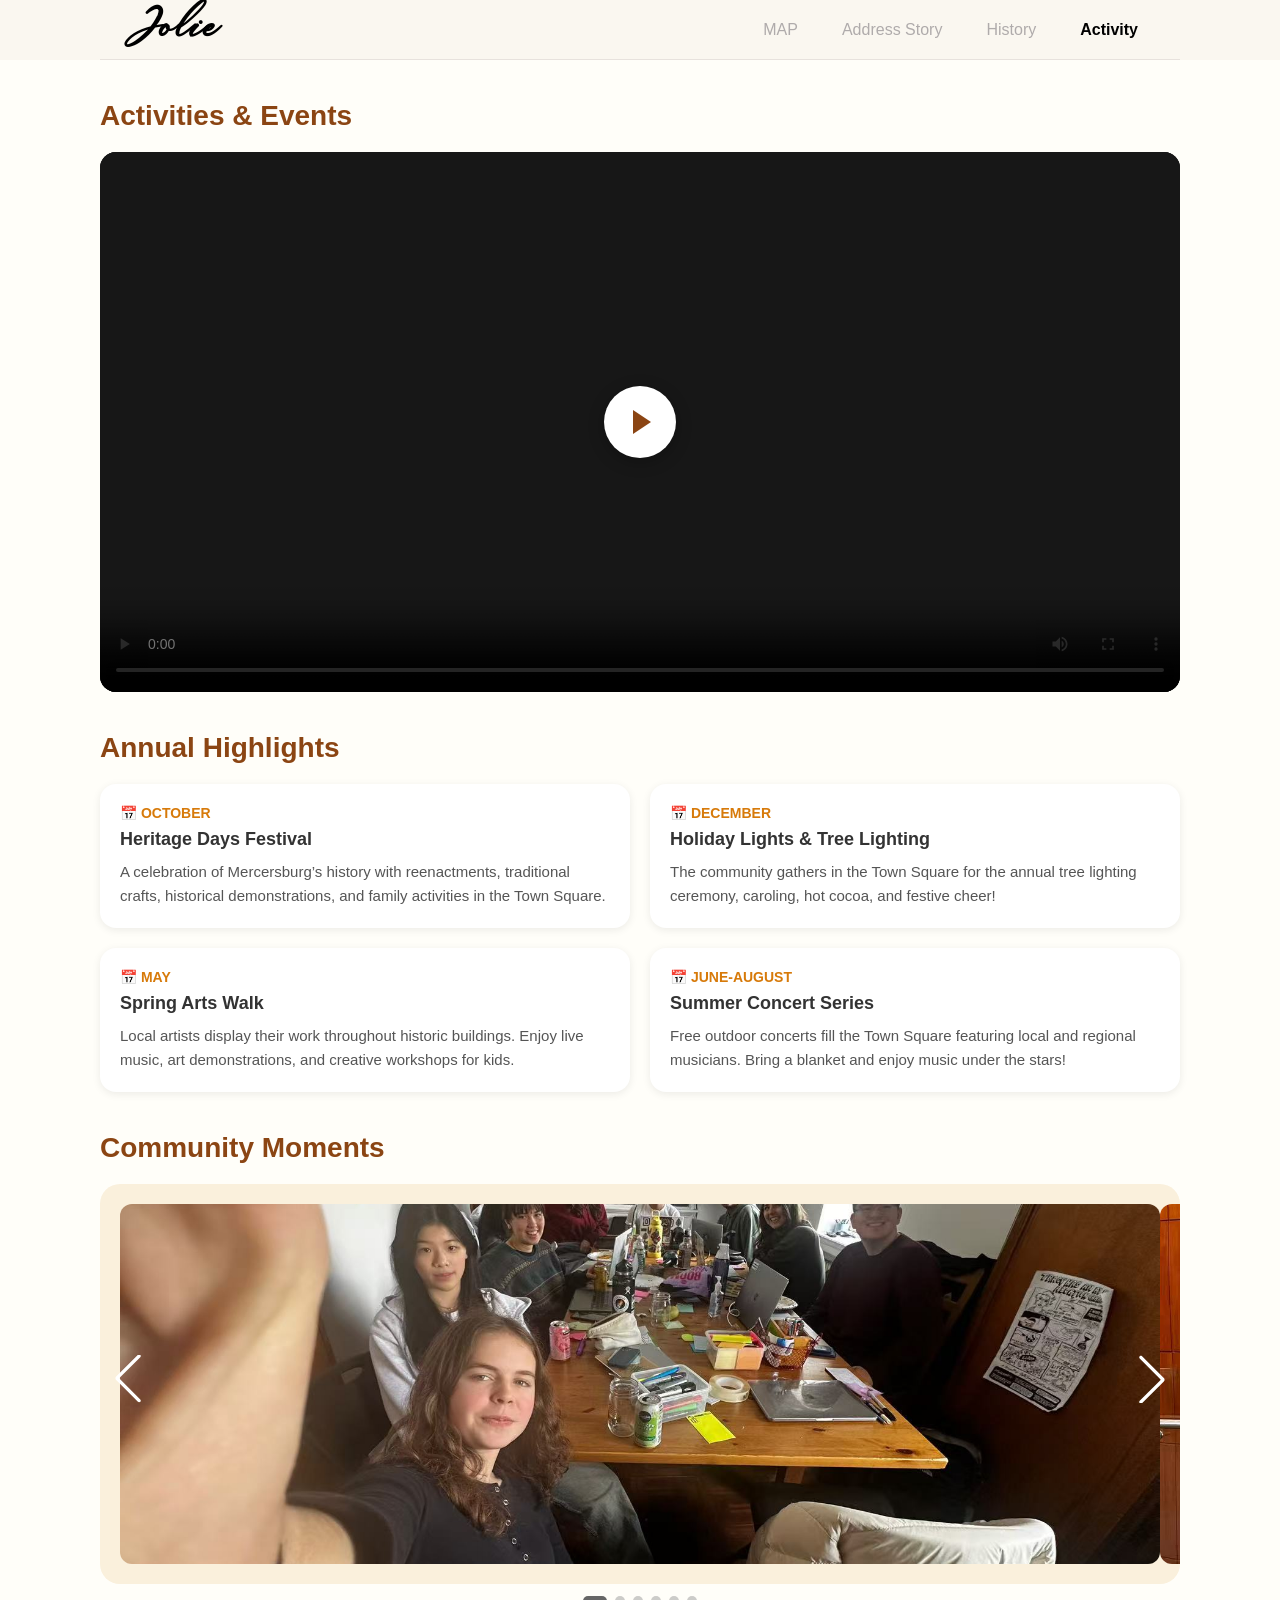
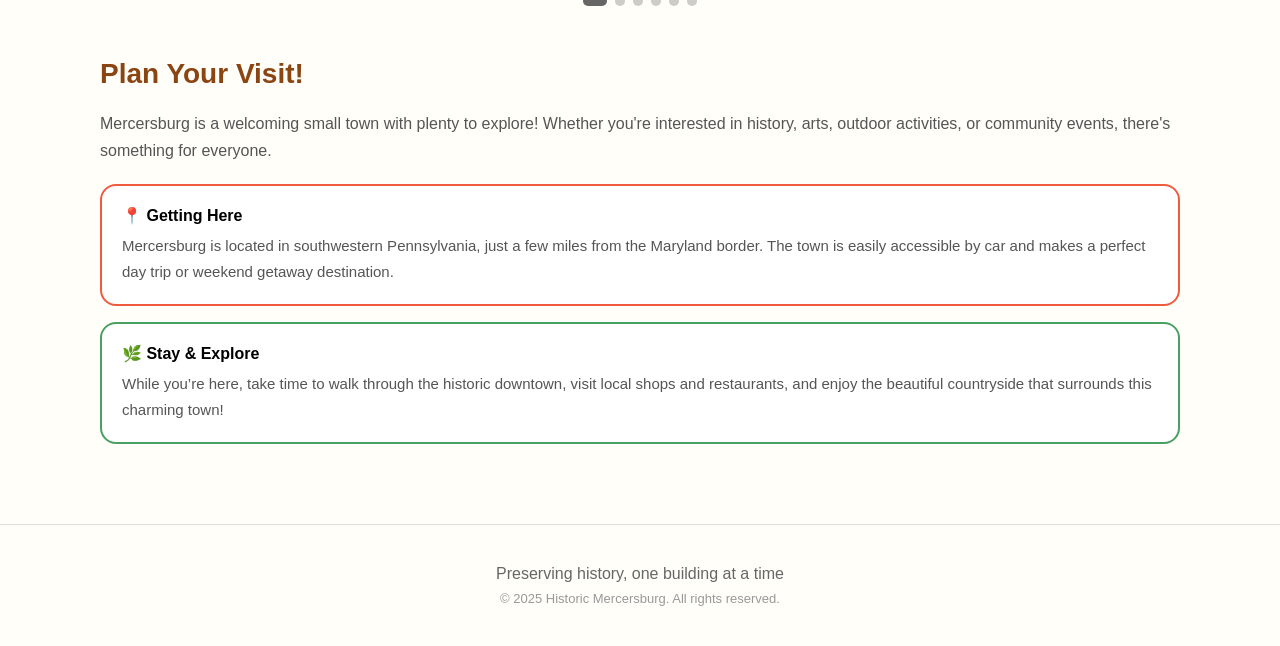
==== activity.html @ 6909e608 "提交代码" ====
<!DOCTYPE html>
<html lang="en">
<head>
    <meta charset="UTF-8">
    <meta name="viewport" content="width=device-width, initial-scale=1.0">
    <title>Activities & Events - Historic Mercersburg</title>
    <link rel="stylesheet" href="css/style.css?v=1">
    <link rel="stylesheet" href="js/swiper-lib/swiper-bundle.min.css">
</head>
<body>
    <header class="header">
        <div class="header-left">
            <h1 class="logo">Jolie</h1>
        </div>
        <nav class="header-nav">
            <ul class="nav-list">
                <li class="nav-item">
                    <a href="./index.html" class="nav-link">MAP</a>
                </li>
                <li class="nav-item">
                    <a href="#" class="nav-link disabled">Address Story</a>
                </li>
                <li class="nav-item">
                    <a href="./history.html" class="nav-link">History</a>
                </li>
                <li class="nav-item active">
                    <a href="./activity.html" class="nav-link">Activity</a>
                </li>
            </ul>
        </nav>
    </header>

    <main class="activity-content">
        <div class="activity-container">
            <section class="activity-section activity-video-section">
                <h2 class="section-title">Activities & Events</h2>
                <div class="video-wrapper">
                    <video id="activity-video" poster="">
                        <source src="https://www.aizhong168.cn/1115.mp4" type="video/mp4">
                        Your browser does not support the video tag.
                    </video>
                    <div class="video-overlay" id="video-overlay">
                        <div class="play-button"></div>
                    </div>
                </div>
            </section>

            <section class="activity-section annual-highlights">
                <h2 class="section-title">Annual Highlights</h2>
                <div class="highlight-grid" id="highlights-grid"></div>
            </section>

            <section class="activity-section activity-gallery">
                <h2 class="section-title">Community Moments</h2>
                <div class="gallery-swiper-container">
                    <div class="gallery-swiper swiper">
                        <div class="swiper-wrapper" id="gallery-wrapper"></div>
                    </div>
                    <div class="swiper-button-prev"></div>
                    <div class="swiper-button-next"></div>
                    <div class="swiper-pagination"></div>
                </div>
            </section>

            <section class="activity-section plan-visit-section">
                <h2 class="section-title">Plan Your Visit!</h2>
                <p class="plan-intro">
                    Mercersburg is a welcoming small town with plenty to explore! Whether you're interested in history, arts, outdoor activities, or community events, there's something for everyone.
                </p>
                <div class="plan-cards" id="plan-cards"></div>
            </section>
        </div>
    </main>

    <footer class="footer home-footer">
        <div class="footer-content">
            <p class="footer-text-main">Preserving history, one building at a time</p>
            <p class="footer-text-copyright">© 2025 Historic Mercersburg. All rights reserved.</p>
        </div>
    </footer>

    <script src="js/jquery-3.2.1.min.js"></script>
    <script src="js/main.js"></script>
    <script src="js/swiper-lib/swiper-bundle.min.js"></script>
    <script src="js/activity.js"></script>
</body>
</html>
---- css/style.css ----
@font-face {
  font-family: "Anitto";
  src: url("../font/Anitto.ttf") format("truetype");
  font-weight: normal;
  font-style: normal;
}
* {
  margin: 0;
  padding: 0;
  box-sizing: border-box;
}

body {
  font-family: "Arial", sans-serif;
  background-color: #faf7f0;
  overflow-x: hidden;
  display: flex;
  flex-direction: column;
  min-height: 100vh;
}

.container {
  max-width: 1080px;
  margin: 0 auto;
  width: 100%;
  padding: 0 1.25rem;
}

.header {
  height: 3.75rem;
  background: #faf7f0;
  display: flex;
  justify-content: space-between;
  align-items: center;
  padding: 0 1.875rem;
  max-width: 1080px;
  margin: 0 auto;
  width: 100%;
  border-bottom: solid 1px #e7e2dd;
}
.header-left .logo {
  color: #000;
  font-family: "Anitto", Arial, sans-serif;
  font-size: 1.5rem;
  font-weight: bold;
  letter-spacing: 1px;
}
.header-nav .nav-list {
  display: flex;
  list-style: none;
  gap: 1.25rem;
}
.header-nav .nav-item .nav-link {
  color: #AFABAB;
  text-decoration: none;
  font-size: 1rem;
  font-weight: 500;
  padding: 0.375rem 0.75rem;
  border-radius: 0.25rem;
  transition: all 0.3s ease;
  position: relative;
}
.header-nav .nav-item .nav-link.disabled {
  color: #AFABAB;
  cursor: default;
  pointer-events: none;
}
.header-nav .nav-item.active .nav-link {
  color: #000;
  font-weight: bold;
}

.main-content {
  margin-top: 0;
  padding: 0;
  min-height: calc(100vh - 3.75rem);
  display: flex;
  flex-direction: column;
  justify-content: flex-start;
  align-items: center;
  width: 100%;
}

.home-content {
  margin-top: 0;
  padding: 0;
  background: #faf7f0;
  flex: 1;
  width: 100%;
}

.hero-section {
  width: 100%;
  max-width: 1080px;
  margin: 0 auto;
  cursor: pointer;
  transition: opacity 0.3s ease;
}
.hero-section:hover {
  opacity: 0.9;
}
.hero-section .hero-image {
  width: 100%;
  height: auto;
  display: block;
}

.treasure-map-section {
  width: 100%;
  max-width: 1080px;
  margin: 0 auto;
  display: flex;
  justify-content: center;
  align-items: center;
  padding: 2.5rem 1.25rem;
  background: #FFFEF9;
}
.treasure-map-section .treasure-map-image {
  max-width: 100%;
  height: auto;
  display: block;
  margin: 0 auto;
}

.historic-buildings-section {
  width: 100%;
  max-width: 1080px;
  margin: 0 auto;
  padding: 3.75rem 1.25rem;
  background: #faf7f0;
}
.historic-buildings-section .buildings-title {
  font-size: 2.25rem;
  font-weight: bold;
  color: #333;
  text-align: center;
  margin-bottom: 1.25rem;
  font-family: "Arial", sans-serif;
}
.historic-buildings-section .buildings-subtitle {
  font-size: 1rem;
  color: #666;
  text-align: center;
  line-height: 1.6;
  margin-bottom: 3.125rem;
  max-width: 50rem;
  margin-left: auto;
  margin-right: auto;
  font-family: "Arial", sans-serif;
}

.buildings-grid {
  display: grid;
  grid-template-columns: repeat(3, 1fr);
  gap: 1.5rem;
  width: 100%;
}

.building-card {
  background: #fff;
  border-radius: 0.5rem;
  overflow: hidden;
  box-shadow: 0 0.125rem 0.5rem rgba(0, 0, 0, 0.1);
  transition: transform 0.3s ease, box-shadow 0.3s ease;
}
.building-card .building-image-wrapper {
  position: relative;
  width: 100%;
  height: 15rem;
  overflow: hidden;
}
.building-card .building-image-wrapper .building-image {
  width: 100%;
  height: 100%;
  object-fit: cover;
  display: block;
}
.building-card .building-image-wrapper .building-mark {
  position: absolute;
  top: 0.75rem;
  right: 0.75rem;
  padding: 0.375rem 0.75rem;
  border-radius: 0.25rem;
  color: #fff;
  font-size: 0.75rem;
  font-weight: 600;
  z-index: 10;
  font-family: "Arial", sans-serif;
  line-height: 1.2;
}
.building-card .building-content {
  padding: 1.25rem 1rem;
}
.building-card .building-content .building-title {
  font-size: 1.25rem;
  font-weight: bold;
  color: #333;
  margin-bottom: 0.5rem;
  line-height: 1.3;
  font-family: "Arial", sans-serif;
}
.building-card .building-content .building-subtitle {
  font-size: 0.875rem;
  color: #666;
  margin-bottom: 1rem;
  font-weight: 500;
  font-family: "Arial", sans-serif;
}
.building-card .building-content .building-details {
  margin-bottom: 1rem;
}
.building-card .building-content .building-details .building-detail-item {
  display: flex;
  align-items: center;
  margin-bottom: 0.5rem;
  font-size: 0.8125rem;
  color: #555;
  font-family: "Arial", sans-serif;
}
.building-card .building-content .building-details .building-detail-item .detail-icon {
  width: 1rem;
  height: 1rem;
  margin-right: 0.5rem;
  flex-shrink: 0;
  display: inline-block;
}
.building-card .building-content .building-details .building-detail-item .detail-icon img {
  width: 100%;
  height: 100%;
  object-fit: contain;
  display: block;
}
.building-card .building-content .building-details .building-detail-item .detail-text {
  flex: 1;
  line-height: 1.4;
}
.building-card .building-content .building-description {
  height: 90px;
  font-size: 0.8125rem;
  color: #666;
  line-height: 1.6;
  margin-bottom: 1.25rem;
  font-family: "Arial", sans-serif;
}
.building-card .building-content .discover-button {
  width: 100%;
  background: #faf7f0;
  color: #333;
  border: 1px solid #f1eee6;
  padding: 0.625rem 1rem;
  border-radius: 0.25rem;
  font-size: 0.875rem;
  font-weight: 500;
  cursor: pointer;
  transition: all 0.3s ease;
  font-family: "Arial", sans-serif;
}

.home-footer {
  background: #FFFEF9;
  border-top: 1px solid #E0E0E0;
  padding: 2.5rem 0;
  margin-top: auto;
  width: 100%;
}
.home-footer .footer-content {
  max-width: 1080px;
  margin: 0 auto;
  text-align: center;
  padding: 0 1.25rem;
}
.home-footer .footer-content .footer-text-main {
  font-size: 1rem;
  color: #666;
  margin-bottom: 0.5rem;
  font-family: "Arial", sans-serif;
}
.home-footer .footer-content .footer-text-copyright {
  font-size: 0.8125rem;
  color: #999;
  font-family: "Arial", sans-serif;
}

.story-content {
  background: #FFFEF9;
  padding: 2.5rem 1.25rem;
  flex: 1;
}

.story-container {
  max-width: 1080px;
  margin: 0 auto;
  width: 100%;
}

.back-to-map {
  display: inline-block;
  color: #333;
  text-decoration: none;
  font-size: 0.875rem;
  margin-bottom: 1.25rem;
  font-family: "Arial", sans-serif;
  transition: color 0.3s ease;
}
.back-to-map:hover {
  color: #8B4513;
}

.story-title {
  font-size: 2.625rem;
  font-weight: bold;
  color: #333;
  margin-bottom: 2.5rem;
  font-family: "Arial", sans-serif;
  line-height: 1.2;
}
.story-title .story-number {
  color: #8B4513;
  font-size: 3rem;
}

.story-sections {
  margin-bottom: 3.75rem;
}

.story-section {
  background: #fff;
  border-radius: 0.5rem;
  padding: 1.875rem 1.5rem;
  margin-bottom: 1.5rem;
  box-shadow: 0 0.125rem 0.5rem rgba(0, 0, 0, 0.05);
  border: solid 1px #e4e1d9;
}
.story-section .section-title {
  font-size: 1.5rem;
  font-weight: bold;
  margin-bottom: 1.25rem;
  font-family: "Arial", sans-serif;
  line-height: 1.3;
}
.story-section .section-content {
  font-size: 1rem;
  color: #333;
  line-height: 1.8;
  margin-bottom: 1rem;
  font-family: "Arial", sans-serif;
}
.story-section .section-list {
  list-style: disc;
  margin-left: 1.5rem;
  margin-bottom: 1rem;
}
.story-section .section-list li {
  font-size: 1rem;
  color: #333;
  line-height: 1.8;
  margin-bottom: 0.5rem;
  font-family: "Arial", sans-serif;
}

.story-section-facts .facts-list {
  list-style: none;
  margin: 0;
  padding: 0;
}
.story-section-facts .facts-list .fact-item {
  display: flex;
  align-items: flex-start;
  margin-bottom: 1rem;
  font-family: "Arial", sans-serif;
}
.story-section-facts .facts-list .fact-item .fact-icon {
  font-size: 1.5rem;
  margin-right: 0.75rem;
  flex-shrink: 0;
  line-height: 1.4;
}
.story-section-facts .facts-list .fact-item .fact-text {
  font-size: 1rem;
  color: #333;
  line-height: 1.8;
  flex: 1;
}

.story-section-facts-highlight .facts-highlight-list {
  list-style: none;
  margin: 0;
  padding: 0;
}
.story-section-facts-highlight .facts-highlight-list .fact-highlight-item {
  display: flex;
  align-items: flex-start;
  margin-bottom: 1rem;
  font-family: "Arial", sans-serif;
}
.story-section-facts-highlight .facts-highlight-list .fact-highlight-item .fact-highlight-icon {
  font-size: 1.5rem;
  margin-right: 0.75rem;
  flex-shrink: 0;
  line-height: 1.4;
}
.story-section-facts-highlight .facts-highlight-list .fact-highlight-item .fact-highlight-content {
  flex: 1;
}
.story-section-facts-highlight .facts-highlight-list .fact-highlight-item .fact-highlight-content .fact-highlight-title {
  font-size: 1rem;
  font-weight: bold;
  color: #333;
  margin-bottom: 0.25rem;
  font-family: "Arial", sans-serif;
  line-height: 1.4;
}
.story-section-facts-highlight .facts-highlight-list .fact-highlight-item .fact-highlight-content .fact-highlight-text {
  font-size: 1rem;
  color: #333;
  line-height: 1.8;
  margin: 0;
  font-family: "Arial", sans-serif;
}

.columns-grid {
  display: grid;
  grid-template-columns: repeat(4, 1fr);
  gap: 1.5rem;
  margin-top: 1.25rem;
}
.columns-grid .column-item {
  background: transparent;
}
.columns-grid .column-item .column-title {
  font-size: 1rem;
  font-weight: bold;
  color: #333;
  margin-bottom: 0.75rem;
  font-family: "Arial", sans-serif;
}
.columns-grid .column-item .column-list {
  list-style: disc;
  margin-left: 1.25rem;
  padding: 0;
}
.columns-grid .column-item .column-list li {
  font-size: 0.875rem;
  color: #333;
  line-height: 1.8;
  margin-bottom: 0.375rem;
  font-family: "Arial", sans-serif;
}

.timeline-list {
  margin-top: 1.25rem;
}
.timeline-list .timeline-item {
  gap: 1rem;
  margin-bottom: 1.5rem;
  align-items: flex-start;
  font-family: "Arial", sans-serif;
}
.timeline-list .timeline-item .timeline-time {
  font-size: 0.9375rem;
  font-weight: bold;
  color: #8B4513;
  min-width: 6.25rem;
  flex-shrink: 0;
  font-family: "Arial", sans-serif;
}
.timeline-list .timeline-item .timeline-text {
  font-size: 1rem;
  color: #333;
  line-height: 1.8;
  flex: 1;
  font-family: "Arial", sans-serif;
}

.story-section-questions .questions-list {
  list-style: decimal;
  margin-bottom: 1.25rem;
}
.story-section-questions .questions-list .question-item {
  font-size: 1rem;
  color: #333;
  line-height: 1.8;
  margin-bottom: 1rem;
  font-family: "Arial", sans-serif;
}
.story-section-questions .questions-list .question-item .question-label {
  display: block;
  font-weight: 600;
  color: #8B4513;
  margin-bottom: 0.25rem;
}
.story-section-questions .questions-list .question-item::marker {
  content: "";
}
.story-section-questions .final-reflection {
  font-size: 1rem;
  color: #333;
  font-weight: 600;
  margin-top: 1.25rem;
  font-family: "Arial", sans-serif;
  font-style: italic;
}

.story-section-congratulations {
  text-align: center;
  padding: 2.5rem 1.5rem;
}
.story-section-congratulations .congratulations-title {
  font-size: 2.25rem;
  font-weight: bold;
  color: #ad5630;
  margin-bottom: 1.25rem;
  font-family: "Arial", sans-serif;
}
.story-section-congratulations .congratulations-content {
  font-size: 1.125rem;
  color: #333;
  line-height: 1.8;
  margin-bottom: 1.25rem;
  font-family: "Arial", sans-serif;
}

.view-activities-button {
  background: #86a957;
  color: #fff;
  border: none;
  padding: 0.75rem 1.5rem;
  border-radius: 0.5rem;
  font-size: 0.875rem;
  font-weight: 600;
  cursor: pointer;
  transition: background 0.3s ease;
  font-family: "Arial", sans-serif;
  margin-top: 1.25rem;
}

.activities-cta {
  margin-top: 1.25rem;
  display: flex;
  justify-content: flex-end;
}

.activity-content {
  background: #FFFEF9;
  padding: 2.5rem 1.25rem;
}
.activity-content .activity-container {
  max-width: 1080px;
  margin: 0 auto;
}

.activity-section {
  margin-bottom: 2.5rem;
}
.activity-section .section-title {
  font-size: 1.75rem;
  font-weight: bold;
  color: #8B4513;
  margin-bottom: 1.25rem;
}

.activity-video-section .video-wrapper {
  position: relative;
  border-radius: 1rem;
  overflow: hidden;
  background: #000;
}
.activity-video-section .video-wrapper video {
  width: 100%;
  height: 100%;
  display: block;
}
.activity-video-section .video-overlay {
  position: absolute;
  inset: 0;
  display: flex;
  align-items: center;
  justify-content: center;
  background: rgba(0, 0, 0, 0.55);
  cursor: pointer;
  transition: opacity 0.3s ease;
}
.activity-video-section .video-overlay.hidden {
  opacity: 0;
  pointer-events: none;
}
.activity-video-section .video-overlay .play-button {
  width: 4.5rem;
  height: 4.5rem;
  border-radius: 50%;
  background: #fff;
  display: flex;
  align-items: center;
  justify-content: center;
  box-shadow: 0 0.25rem 1rem rgba(0, 0, 0, 0.25);
}
.activity-video-section .video-overlay .play-button::before {
  content: "";
  border-style: solid;
  border-width: 0.75rem 0 0.75rem 1.125rem;
  border-color: transparent transparent transparent #8B4513;
  margin-left: 0.25rem;
}

.annual-highlights .highlight-grid {
  display: grid;
  grid-template-columns: repeat(2, 1fr);
  gap: 1.25rem;
  margin-top: 1.25rem;
}
.annual-highlights .highlight-card {
  background: #fff;
  border-radius: 1rem;
  padding: 1.25rem;
  box-shadow: 0 0.125rem 0.5rem rgba(0, 0, 0, 0.08);
}
.annual-highlights .highlight-card .highlight-month {
  font-size: 0.875rem;
  font-weight: bold;
  color: #d77a0a;
  text-transform: uppercase;
  display: inline-flex;
  align-items: center;
  gap: 0.5rem;
  margin-bottom: 0.5rem;
}
.annual-highlights .highlight-card .highlight-title {
  font-size: 1.125rem;
  font-weight: bold;
  color: #333;
  margin-bottom: 0.625rem;
}
.annual-highlights .highlight-card .highlight-description {
  font-size: 0.9375rem;
  color: #555;
  line-height: 1.6;
}

.activity-gallery .gallery-swiper-container {
  position: relative;
}
.activity-gallery .gallery-swiper {
  border-radius: 1.25rem;
  overflow: hidden;
  background: #faf0dc;
  padding: 1.25rem;
}
.activity-gallery .gallery-swiper .swiper-slide {
  display: flex;
  justify-content: center;
  align-items: center;
}
.activity-gallery .gallery-swiper img {
  width: 100%;
  border-radius: 0.75rem;
  object-fit: cover;
  max-height: 22.5rem;
}
.activity-gallery .swiper-button-prev,
.activity-gallery .swiper-button-next {
  width: 3rem;
  height: 3rem;
  border-radius: 50%;
  color: #fff;
  transition: all 0.3s ease;
  top: 50%;
  transform: translateY(-50%);
}
.activity-gallery .swiper-button-prev::after,
.activity-gallery .swiper-button-next::after {
  font-size: 0.875rem;
  font-weight: bold;
}
.activity-gallery .swiper-button-prev {
  left: 0;
}
.activity-gallery .swiper-button-next {
  right: 0;
}
.activity-gallery .swiper-pagination {
  position: relative;
  bottom: auto;
  margin-top: 1rem;
}
.activity-gallery .swiper-pagination .swiper-pagination-bullet {
  width: 0.625rem;
  height: 0.625rem;
  background: #999;
  opacity: 0.5;
  transition: all 0.3s ease;
}
.activity-gallery .swiper-pagination .swiper-pagination-bullet.swiper-pagination-bullet-active {
  background: #666;
  opacity: 1;
  width: 1.5rem;
  border-radius: 0.3125rem;
}

.plan-visit-section .plan-intro {
  font-size: 1rem;
  color: #555;
  line-height: 1.7;
  margin-bottom: 1.25rem;
}
.plan-visit-section .plan-cards {
  display: flex;
  flex-direction: column;
  gap: 1rem;
}
.plan-visit-section .plan-card {
  border-radius: 1rem;
  padding: 1.25rem;
  background: #fff;
  border: 0.125rem solid #ddd;
}
.plan-visit-section .plan-card.accent-red {
  border-color: #f05a3f;
}
.plan-visit-section .plan-card.accent-green {
  border-color: #49a063;
}
.plan-visit-section .plan-card .plan-title {
  font-size: 1rem;
  font-weight: bold;
  margin-bottom: 0.5rem;
  display: inline-flex;
  align-items: center;
  gap: 0.5rem;
}
.plan-visit-section .plan-card .plan-text {
  font-size: 0.9375rem;
  color: #555;
  line-height: 1.7;
}

.story-navigation {
  margin-top: 2.5rem;
  margin-bottom: 2.5rem;
}

.nav-buttons {
  display: flex;
  justify-content: space-between;
  align-items: center;
  gap: 1.25rem;
}

.nav-button {
  padding: 0.75rem 1.5rem;
  border-radius: 0.375rem;
  font-size: 0.875rem;
  font-weight: 500;
  text-decoration: none;
  transition: all 0.3s ease;
  font-family: "Arial", sans-serif;
}
.nav-button.nav-button-prev {
  background: #f5f5f5;
  color: #333;
  border: 1px solid #ddd;
}
.nav-button.nav-button-prev:hover {
  background: #e5e5e5;
}
.nav-button.nav-button-next {
  background: #8B4513;
  color: #fff;
  border: 1px solid #8B4513;
}
.nav-button.nav-button-next:hover {
  background: #6b3410;
}
.nav-button.nav-button-disabled {
  visibility: hidden;
}

.story-footer {
  background: #FFFEF9;
  border-top: 1px solid #E0E0E0;
  padding: 2.5rem 0;
  margin-top: auto;
  width: 100%;
}
.story-footer .footer-content {
  max-width: 1080px;
  margin: 0 auto;
  text-align: center;
  padding: 0 1.25rem;
}
.story-footer .footer-content .footer-text-main {
  font-size: 1rem;
  color: #666;
  margin-bottom: 0.5rem;
  font-family: "Arial", sans-serif;
}
.story-footer .footer-content .footer-text-copyright {
  font-size: 0.8125rem;
  color: #999;
  font-family: "Arial", sans-serif;
}

.history-content {
  background: #FFFEF9;
  padding: 3.75rem 1.25rem;
  flex: 1;
}

.history-container {
  max-width: 1080px;
  margin: 0 auto;
  width: 100%;
}

.history-title {
  font-size: 3rem;
  font-weight: bold;
  color: #333;
  text-align: center;
  margin-bottom: 1rem;
  font-family: "Arial", sans-serif;
  line-height: 1.2;
}

.history-subtitle {
  font-size: 1.25rem;
  color: #666;
  text-align: center;
  margin-bottom: 3.75rem;
  font-family: "Arial", sans-serif;
  line-height: 1.6;
}

.history-sections {
  display: flex;
  flex-direction: column;
  gap: 2.5rem;
}

.history-card {
  background: #fff;
  border-radius: 0.75rem;
  padding: 2.5rem 2rem;
  box-shadow: 0 0.25rem 0.75rem rgba(0, 0, 0, 0.1);
  position: relative;
}
.history-card .history-card-header {
  display: flex;
  align-items: center;
  gap: 0.75rem;
  margin-bottom: 1.5rem;
}
.history-card .history-card-icon {
  font-size: 2rem;
  display: inline-block;
  flex-shrink: 0;
}
.history-card .history-card-title {
  font-size: 1.75rem;
  font-weight: bold;
  color: #333;
  margin: 0;
  font-family: "Arial", sans-serif;
  line-height: 1.3;
}
.history-card .history-card-content {
  font-size: 1rem;
  color: #333;
  line-height: 1.8;
  margin-bottom: 1rem;
  font-family: "Arial", sans-serif;
}
.history-card .history-card-content:last-of-type {
  margin-bottom: 1.5rem;
}
.history-card .history-card-content strong {
  font-weight: 600;
  color: #000;
}

.history-highlight {
  background: #fef8f0;
  border-radius: 0.5rem;
  padding: 1rem 1.25rem;
  margin-top: 1.5rem;
  display: flex;
  align-items: flex-start;
  gap: 0.75rem;
}
.history-highlight .history-highlight-icon {
  font-size: 1.5rem;
  flex-shrink: 0;
}
.history-highlight .history-highlight-content {
  flex: 1;
}
.history-highlight .history-highlight-content .history-highlight-title {
  font-size: 1rem;
  font-weight: bold;
  color: #d87045;
  margin-bottom: 0.375rem;
  font-family: "Arial", sans-serif;
}
.history-highlight .history-highlight-content .history-highlight-text {
  font-size: 0.9375rem;
  color: #333;
  line-height: 1.6;
  font-family: "Arial", sans-serif;
}

.history-figures-grid {
  display: grid;
  grid-template-columns: repeat(2, 1fr);
  gap: 1rem;
  margin-top: 1.5rem;
}
.history-figures-grid .history-figure-card {
  background: #fafafa;
  border-radius: 0.5rem;
  padding: 1.25rem;
  box-shadow: none;
  border: 1px solid #e8e8e8;
  text-align: left;
}
.history-figures-grid .history-figure-card .history-figure-icon {
  font-size: 1.25rem;
  display: inline-block;
  margin-bottom: 0.5rem;
}
.history-figures-grid .history-figure-card .history-figure-title {
  display: inline;
  font-size: 1rem;
  font-weight: bold;
  color: #333;
  margin-bottom: 0.5rem;
  font-family: "Arial", sans-serif;
  line-height: 1.3;
}
.history-figures-grid .history-figure-card .history-figure-text {
  font-size: 0.875rem;
  color: #666;
  line-height: 1.6;
  font-family: "Arial", sans-serif;
}

.history-footer {
  background: #FFFEF9;
  border-top: 1px solid #E0E0E0;
  padding: 2.5rem 0;
  margin-top: auto;
  width: 100%;
}
.history-footer .footer-content {
  max-width: 1080px;
  margin: 0 auto;
  text-align: center;
  padding: 0 1.25rem;
}
.history-footer .footer-content .footer-text-main {
  font-size: 1rem;
  color: #666;
  margin-bottom: 0.5rem;
  font-family: "Arial", sans-serif;
}
.history-footer .footer-content .footer-text-copyright {
  font-size: 0.8125rem;
  color: #999;
  font-family: "Arial", sans-serif;
}

.map-container {
  position: relative;
  max-width: 89.7645854657vw;
  width: 100%;
  border-radius: 0.383828045vw;
  overflow: hidden;
}

.map-icon {
  position: absolute;
  cursor: pointer;
  z-index: 10;
  transition: all 0.3s ease;
  animation: fadeInIcons 0.8s ease-in-out 1.5s forwards;
}
.map-icon:hover {
  transform: scale(1.2);
  z-index: 20;
}
.map-icon:hover .icon-image {
  filter: drop-shadow(0 0.1023541453vw 0.2047082907vw rgba(0, 0, 0, 0.4));
}
.map-icon .icon-image {
  width: 1.5353121801vw;
  height: 1.5353121801vw;
  filter: drop-shadow(0 1px 0.1023541453vw rgba(0, 0, 0, 0.3));
  transition: all 0.3s ease;
}

@media (max-width: 1200px) {
  .buildings-grid {
    grid-template-columns: repeat(2, 1fr);
    gap: 1.25rem;
  }
}
@media (max-width: 768px) {
  .header {
    padding: 0 0.9375rem;
  }
  .header .header-left .logo {
    font-size: 1.25rem;
  }
  .header .header-nav .nav-item .nav-link {
    font-size: 0.75rem;
    padding: 0.25rem 0.5rem;
  }
  .buildings-grid {
    grid-template-columns: 1fr;
    gap: 1.25rem;
  }
  .historic-buildings-section {
    padding: 2.5rem 0.9375rem;
  }
  .historic-buildings-section .buildings-title {
    font-size: 1.75rem;
  }
  .historic-buildings-section .buildings-subtitle {
    font-size: 0.875rem;
  }
  .columns-grid {
    grid-template-columns: repeat(2, 1fr);
    gap: 1rem;
  }
  .story-title {
    font-size: 2rem;
  }
  .story-title .story-number {
    font-size: 2.25rem;
  }
  .story-section {
    padding: 1.25rem 1rem;
  }
  .story-section .section-title {
    font-size: 1.25rem;
  }
  .story-section .section-content {
    font-size: 0.875rem;
  }
  .story-section-facts-highlight .facts-highlight-grid {
    grid-template-columns: 1fr;
    gap: 1rem;
  }
  .nav-buttons {
    flex-direction: column;
  }
  .nav-buttons .nav-button {
    width: 100%;
    text-align: center;
  }
  .history-content {
    padding: 2.5rem 0.9375rem;
  }
  .history-title {
    font-size: 2.25rem;
  }
  .history-subtitle {
    font-size: 1.125rem;
  }
  .history-card {
    padding: 1.5rem 1.25rem;
  }
  .history-card .history-card-header {
    flex-direction: row;
    gap: 0.5rem;
  }
  .history-card .history-card-icon {
    font-size: 1.75rem;
  }
  .history-card .history-card-title {
    font-size: 1.375rem;
  }
  .history-card .history-card-content {
    font-size: 0.9375rem;
  }
  .history-highlight {
    padding: 0.875rem 1rem;
  }
  .history-highlight .history-highlight-icon {
    font-size: 1.25rem;
  }
  .history-highlight .history-highlight-title {
    font-size: 0.9375rem;
  }
  .history-highlight .history-highlight-text {
    font-size: 0.875rem;
  }
  .history-figures-grid {
    grid-template-columns: 1fr;
    gap: 0.75rem;
  }
  .history-figures-grid .history-figure-card {
    padding: 1rem;
  }
  .history-figures-grid .history-figure-card .history-figure-icon {
    font-size: 1.5rem;
  }
  .history-figures-grid .history-figure-card .history-figure-title {
    font-size: 0.9375rem;
  }
  .history-figures-grid .history-figure-card .history-figure-text {
    font-size: 0.8125rem;
  }
  .annual-highlights .highlight-grid {
    grid-template-columns: 1fr;
  }
  .activity-gallery .gallery-swiper {
    padding: 0.75rem;
  }
  .activity-gallery .swiper-button-prev,
  .activity-gallery .swiper-button-next {
    width: 2.5rem;
    height: 2.5rem;
  }
  .activity-gallery .swiper-button-prev::after,
  .activity-gallery .swiper-button-next::after {
    font-size: 0.75rem;
  }
  .activity-gallery .swiper-button-prev {
    left: 0;
  }
  .activity-gallery .swiper-button-next {
    right: 0;
  }
}

/*# sourceMappingURL=style.css.map */
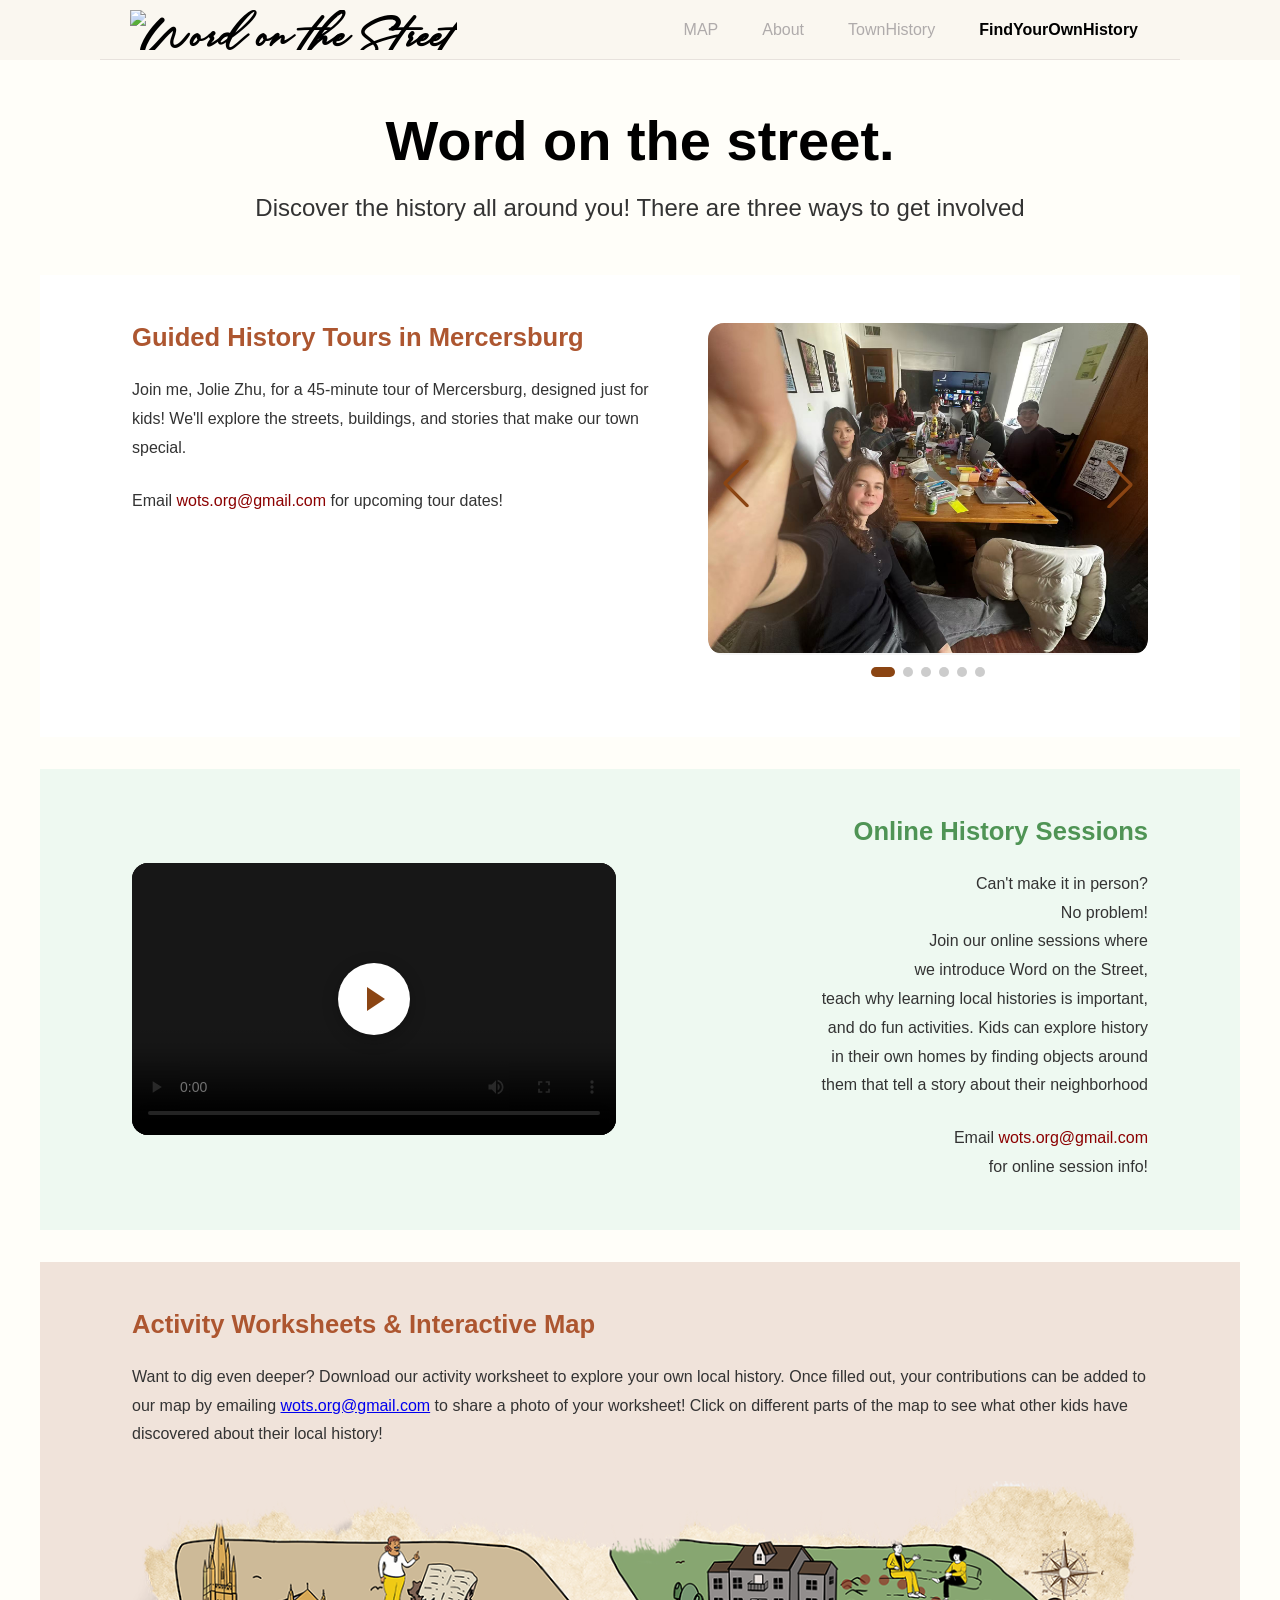
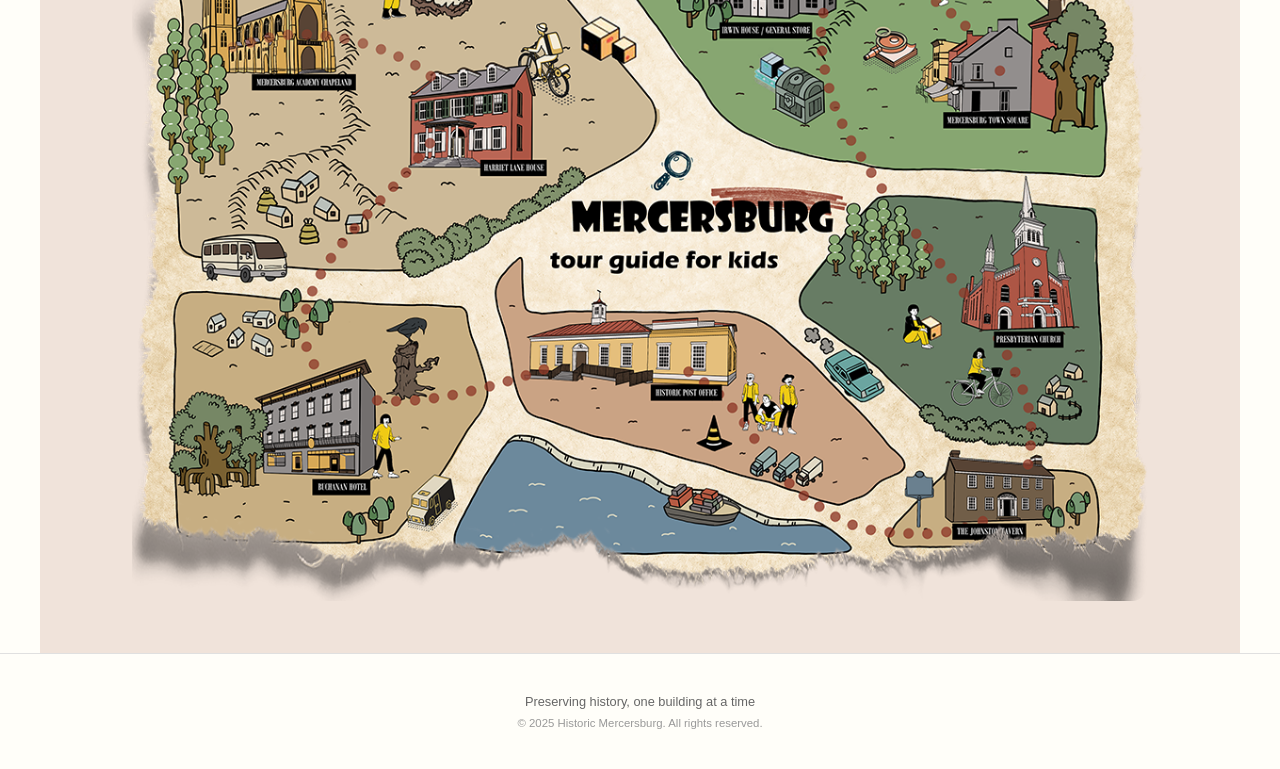
==== commit f5cbd3b1: "更新站点" ====
--- a/activity.html
+++ b/activity.html
@@ -10,7 +10,9 @@
 <body>
     <header class="header">
         <div class="header-left">
-            <h1 class="logo">Jolie</h1>
+            <a href="./index.html" class="logo">
+                <img src="images/logo.png" alt="Word on the Street">
+            </a>
         </div>
         <nav class="header-nav">
             <ul class="nav-list">
@@ -18,58 +20,96 @@
                     <a href="./index.html" class="nav-link">MAP</a>
                 </li>
                 <li class="nav-item">
-                    <a href="#" class="nav-link disabled">Address Story</a>
+                    <a href="./history.html" class="nav-link">About</a>
                 </li>
                 <li class="nav-item">
-                    <a href="./history.html" class="nav-link">History</a>
+                    <a href="./other_spots.html" class="nav-link">TownHistory</a>
                 </li>
                 <li class="nav-item active">
-                    <a href="./activity.html" class="nav-link">Activity</a>
+                    <a href="./activity.html" class="nav-link">FindYourOwnHistory</a>
                 </li>
             </ul>
         </nav>
     </header>
 
     <main class="activity-content">
-        <div class="activity-container">
-            <section class="activity-section activity-video-section">
-                <h2 class="section-title">Activities & Events</h2>
-                <div class="video-wrapper">
-                    <video id="activity-video" poster="">
-                        <source src="https://www.aizhong168.cn/1115.mp4" type="video/mp4">
-                        Your browser does not support the video tag.
-                    </video>
-                    <div class="video-overlay" id="video-overlay">
-                        <div class="play-button"></div>
+        <!-- Module 1: Hero Section -->
+        <section class="module-hero">
+            <div class="module-container">
+                <h1 class="hero-main-title">Word on the street.</h1>
+                <p class="hero-subtitle">Discover the history all around you! There are three ways to get involved</p>
+            </div>
+        </section>
+
+        <!-- Module 2: Guided Tours -->
+        <section class="module-tours">
+            <div class="module-container">
+                <div class="tours-content">
+                    <div class="tours-text">
+                        <h2 class="module-title">Guided History Tours in Mercersburg</h2>
+                        <p class="module-text">Join me, Jolie Zhu, for a 45-minute tour of Mercersburg, 
+designed just for kids! We'll explore the streets, buildings, 
+and stories that make our town special.</p>
+                        <p class="module-email">Email <a href="mailto:wots.org@gmail.com">wots.org@gmail.com</a> for upcoming tour dates!</p>
+                    </div>
+                    <div class="tours-gallery">
+                        <div class="gallery-swiper-container">
+                            <div class="gallery-swiper swiper">
+                                <div class="swiper-wrapper" id="gallery-wrapper"></div>
+                            </div>
+                            <div class="swiper-button-prev"></div>
+                            <div class="swiper-button-next"></div>
+                            <div class="swiper-pagination"></div>
+                        </div>
                     </div>
                 </div>
-            </section>
+            </div>
+        </section>
 
-            <section class="activity-section annual-highlights">
-                <h2 class="section-title">Annual Highlights</h2>
-                <div class="highlight-grid" id="highlights-grid"></div>
-            </section>
+        <!-- Module 3: Online Sessions -->
+        <section class="module-online">
+            <div class="module-container">
+                <div class="online-content">
+                    <div class="online-video">
+                        <div class="video-wrapper">
+                            <video id="activity-video" poster="">
+                                <source src="https://www.aizhong168.cn/1115.mp4" type="video/mp4">
+                                Your browser does not support the video tag.
+                            </video>
+                            <div class="video-overlay" id="video-overlay">
+                                <div class="play-button"></div>
+                            </div>
+                        </div>
+                    </div>
+                    <div class="online-text">
+                        <h2 class="module-title">Online History Sessions</h2>
+                        <p class="module-text">Can't make it in person?<br>
+No problem!<br>
+Join our online sessions where<br>
+we introduce Word on the Street,<br>
+teach why learning local histories is important,<br>
+and do fun activities. Kids can explore history<br>
+in their own homes by finding objects around<br>
+them that tell a story about their neighborhood</p>
+                        <p class="module-email">Email <a href="mailto:wots.org@gmail.com">wots.org@gmail.com</a><br>for online session info!</p>
+                    </div>
+                </div>
+            </div>
+        </section>
 
-            <section class="activity-section activity-gallery">
-                <h2 class="section-title">Community Moments</h2>
-                <div class="gallery-swiper-container">
-                    <div class="gallery-swiper swiper">
-                        <div class="swiper-wrapper" id="gallery-wrapper"></div>
-                    </div>
-                    <div class="swiper-button-prev"></div>
-                    <div class="swiper-button-next"></div>
-                    <div class="swiper-pagination"></div>
+        <!-- Module 4: Worksheets & Map -->
+        <section class="module-worksheets">
+            <div class="module-container">
+                <h2 class="module-title">Activity Worksheets & Interactive Map</h2>
+                <p class="module-text">Want to dig even deeper? Download our activity worksheet to explore your own local history. 
+Once filled out, your contributions can be added to our map by emailing <a href="mailto:wots.org@gmail.com">wots.org@gmail.com</a>
+to share a photo of your worksheet! Click on different parts of the map to see what other kids 
+have discovered about their local history!</p>
+                <div class="map-image-wrapper">
+                    <img src="images/cbt.png" alt="Interactive Map" class="map-image">
                 </div>
-            </section>
-
-            <section class="activity-section plan-visit-section">
-                <h2 class="section-title">Plan Your Visit!</h2>
-                <p class="plan-intro">
-                    Mercersburg is a welcoming small town with plenty to explore! Whether you're interested in history, arts, outdoor activities, or community events, there's something for everyone.
-                </p>
-                <div class="plan-cards" id="plan-cards"></div>
-            </section>
-        </div>
+            </div>
+        </section>
     </main>
 
     <footer class="footer home-footer">
--- a/css/style.css
+++ b/css/style.css
@@ -44,6 +44,13 @@
   font-size: 1.5rem;
   font-weight: bold;
   letter-spacing: 1px;
+  text-decoration: none;
+  display: block;
+}
+.header-left .logo img {
+  height: 2.5rem;
+  width: auto;
+  display: block;
 }
 .header-nav .nav-list {
   display: flex;
@@ -112,8 +119,7 @@
   display: flex;
   justify-content: center;
   align-items: center;
-  padding: 2.5rem 1.25rem;
-  background: #FFFEF9;
+  padding: 0.5rem 1.25rem;
 }
 .treasure-map-section .treasure-map-image {
   max-width: 100%;
@@ -130,22 +136,53 @@
   background: #faf7f0;
 }
 .historic-buildings-section .buildings-title {
-  font-size: 2.25rem;
-  font-weight: bold;
-  color: #333;
+  font-size: 3rem;
+  font-weight: bold;
+  color: #000;
   text-align: center;
-  margin-bottom: 1.25rem;
+  margin-bottom: 0.5rem;
   font-family: "Arial", sans-serif;
 }
 .historic-buildings-section .buildings-subtitle {
-  font-size: 1rem;
-  color: #666;
+  font-size: 1.5rem;
+  font-weight: normal;
+  color: #333;
   text-align: center;
   line-height: 1.6;
-  margin-bottom: 3.125rem;
+  margin-bottom: 2rem;
   max-width: 50rem;
   margin-left: auto;
   margin-right: auto;
+  font-family: "Arial", sans-serif;
+}
+.historic-buildings-section .mission-section {
+  margin-bottom: 3rem;
+  max-width: 50rem;
+  margin-left: auto;
+  margin-right: auto;
+}
+.historic-buildings-section .mission-title {
+  font-size: 2rem;
+  font-weight: bold;
+  color: #333;
+  text-align: center;
+  margin-bottom: 1rem;
+  font-family: "Arial", sans-serif;
+}
+.historic-buildings-section .buildings-intro-text {
+  font-size: 1rem;
+  color: #666;
+  text-align: center;
+  line-height: 1.8;
+  margin-bottom: 0;
+  font-family: "Arial", sans-serif;
+}
+.historic-buildings-section .section-title-buildings {
+  font-size: 2.25rem;
+  font-weight: bold;
+  color: #333;
+  text-align: center;
+  margin-bottom: 2rem;
   font-family: "Arial", sans-serif;
 }
 
@@ -154,6 +191,224 @@
   grid-template-columns: repeat(3, 1fr);
   gap: 1.5rem;
   width: 100%;
+}
+
+.more-btn-wrapper {
+  display: flex;
+  align-items: center;
+  justify-content: center; /* Center in the grid cell */
+  height: 100%;
+  min-height: 200px; /* Ensure it has some height if empty row, but cards define row height */
+}
+.more-btn-wrapper .more-btn-link {
+  display: block;
+  transition: opacity 0.3s ease;
+  cursor: pointer;
+}
+.more-btn-wrapper .more-btn-link:hover {
+  opacity: 0.8;
+}
+.more-btn-wrapper .more-btn-link img {
+  width: 7rem;
+  max-width: 100%;
+  height: auto;
+  display: block;
+}
+
+.other-spots-section {
+  padding: 3.75rem 1.25rem;
+  background: #faf7f0;
+  min-height: 100vh;
+}
+.other-spots-section .town-intro-section1 {
+  max-width: 1080px;
+  margin: 0 auto;
+  background: transparent;
+  padding: 0 3rem;
+}
+.other-spots-section .town-intro-section {
+  max-width: 1080px;
+  margin: 0 auto 4rem;
+  background: #fff;
+  padding: 3rem;
+  border-radius: 1rem;
+  box-shadow: 0 2px 8px rgba(0, 0, 0, 0.05);
+}
+.other-spots-section .town-main-title {
+  font-size: 3rem;
+  font-weight: bold;
+  color: #000;
+  text-align: center;
+  margin-bottom: 1.5rem;
+  font-family: "Arial", sans-serif;
+}
+.other-spots-section .town-intro-title {
+  font-size: 1.8rem;
+  font-weight: normal;
+  color: #D2691E;
+  text-align: center;
+  margin-bottom: 1.5rem;
+  font-family: "Arial", sans-serif;
+}
+.other-spots-section .town-intro-text {
+  font-size: 1rem;
+  color: #666;
+  line-height: 1.8;
+  margin-bottom: 2.5rem;
+  text-align: center;
+  font-family: "Arial", sans-serif;
+}
+.other-spots-section .chapel-title {
+  font-size: 1.5rem;
+  font-weight: bold;
+  color: #D2691E;
+  margin-bottom: 1rem;
+  font-family: "Arial", sans-serif;
+}
+.other-spots-section .chapel-text {
+  font-size: 1rem;
+  color: #666;
+  line-height: 1.8;
+  font-family: "Arial", sans-serif;
+}
+.other-spots-section .other-spots-title-container {
+  display: flex;
+  align-items: center;
+  gap: 1rem;
+  margin-bottom: 2.5rem;
+  max-width: 1080px;
+  margin-left: auto;
+  margin-right: auto;
+}
+.other-spots-section .other-spots-title-container .other-spots-dot {
+  width: 12px;
+  height: 12px;
+  background-color: #D2691E;
+  border-radius: 50%;
+}
+.other-spots-section .other-spots-title-container .other-spots-title {
+  font-size: 2rem;
+  font-weight: bold;
+  color: #000;
+  font-family: "Arial", sans-serif;
+}
+.other-spots-section .spots-list {
+  max-width: 1080px;
+  margin: 0 auto;
+  display: flex;
+  flex-direction: column;
+  gap: 1.5rem;
+}
+.other-spots-section .spot-item {
+  background: #fff;
+  border-radius: 0.75rem;
+  padding: 1.5rem;
+  box-shadow: 0 2px 8px rgba(0, 0, 0, 0.05);
+  overflow: hidden;
+  transition: all 0.3s ease;
+}
+.other-spots-section .spot-item .spot-header {
+  cursor: pointer;
+  display: flex;
+  justify-content: space-between;
+  align-items: end;
+}
+.other-spots-section .spot-item .spot-title {
+  font-size: 1.125rem;
+  font-weight: bold;
+  color: #D2691E;
+  margin: 0;
+  font-family: "Arial", sans-serif;
+  padding-right: 1rem;
+}
+.other-spots-section .spot-item .spot-toggle-btn {
+  width: 16px;
+  height: 16px;
+  flex-shrink: 0;
+  display: flex;
+  align-items: center;
+  justify-content: center;
+}
+.other-spots-section .spot-item .spot-toggle-btn img {
+  width: 100%;
+  height: 100%;
+  object-fit: contain;
+  display: block;
+}
+.other-spots-section .spot-item .spot-content {
+  display: none;
+  margin-top: 1.5rem;
+  padding-top: 1.5rem;
+  border-top: 1px solid #f0f0f0;
+  font-family: "Arial", sans-serif;
+}
+.other-spots-section .spot-item .spot-content p {
+  margin-bottom: 1rem;
+  line-height: 1.6;
+  color: #333;
+  font-size: 0.9375rem;
+}
+.other-spots-section .spot-item .spot-content h4 {
+  font-size: 1rem;
+  font-weight: bold;
+  margin-bottom: 0.5rem;
+  font-family: "Arial", sans-serif;
+  margin-top: 1.25rem;
+}
+.other-spots-section .spot-item .spot-content h4:first-child {
+  margin-top: 0;
+}
+.other-spots-section .spot-item .spot-content .spot-section-box {
+  border-radius: 0.5rem;
+  padding: 1.25rem;
+  margin-bottom: 1.25rem;
+}
+.other-spots-section .spot-item .spot-content .spot-section-box h4 {
+  margin-top: 0;
+}
+.other-spots-section .spot-item .spot-content .spot-section-box.did-you-know {
+  background-color: #F0F5F0;
+}
+.other-spots-section .spot-item .spot-content .spot-section-box.did-you-know h4 {
+  color: #558B55;
+}
+.other-spots-section .spot-item .spot-content .spot-section-box.think-about-it {
+  background-color: #FFF8E8;
+}
+.other-spots-section .spot-item .spot-content .spot-section-box.think-about-it h4 {
+  color: #D79B00;
+}
+.other-spots-section .spot-item .spot-content .spot-section-box.architectural-details {
+  padding: 0;
+  margin-bottom: 1.25rem;
+}
+.other-spots-section .spot-item .spot-content .spot-section-box.architectural-details h4 {
+  color: #333;
+}
+.other-spots-section .spot-item .spot-content .spot-section-box ul {
+  list-style: disc;
+  padding-left: 1.25rem;
+  margin-bottom: 0;
+}
+.other-spots-section .spot-item .spot-content .spot-section-box ul li {
+  margin-bottom: 0.5rem;
+  font-size: 0.9375rem;
+  color: #333;
+  line-height: 1.6;
+}
+.other-spots-section .spot-item .spot-content .spot-section-box ul li:last-child {
+  margin-bottom: 0;
+}
+.other-spots-section .spot-item .spot-content .spot-section-box .question-item {
+  margin-bottom: 0.75rem;
+  font-size: 0.9375rem;
+  color: #333;
+  line-height: 1.6;
+}
+.other-spots-section .spot-item .spot-content .spot-section-box .question-item strong {
+  display: block;
+  font-weight: bold;
+  margin-bottom: 0.25rem;
 }
 
 .building-card {
@@ -270,13 +525,13 @@
   padding: 0 1.25rem;
 }
 .home-footer .footer-content .footer-text-main {
-  font-size: 1rem;
+  font-size: 0.8rem;
   color: #666;
   margin-bottom: 0.5rem;
   font-family: "Arial", sans-serif;
 }
 .home-footer .footer-content .footer-text-copyright {
-  font-size: 0.8125rem;
+  font-size: 0.7125rem;
   color: #999;
   font-family: "Arial", sans-serif;
 }
@@ -542,11 +797,132 @@
 
 .activity-content {
   background: #FFFEF9;
-  padding: 2.5rem 1.25rem;
-}
-.activity-content .activity-container {
+  padding: 0;
+}
+
+.module-container {
   max-width: 1080px;
   margin: 0 auto;
+  padding: 3rem 2rem;
+}
+
+.module-title {
+  font-size: 1.6rem;
+  font-weight: bold;
+  color: #eef9f1;
+  margin-bottom: 1.5rem;
+  font-family: "Arial", sans-serif;
+}
+
+.module-worksheets .module-title, .tours-content .module-title {
+  color: #ad5630;
+}
+
+.module-online .module-title {
+  color: #4f9455;
+}
+
+.module-text {
+  font-size: 1rem;
+  color: #333;
+  line-height: 1.8;
+  margin-bottom: 1.5rem;
+  font-family: "Arial", sans-serif;
+}
+
+.module-email {
+  font-size: 1rem;
+  color: #333;
+  line-height: 1.8;
+  font-family: "Arial", sans-serif;
+}
+.module-email a {
+  color: #8B0000;
+  text-decoration: none;
+}
+.module-email a:hover {
+  text-decoration: underline;
+}
+
+.module-hero {
+  background: transparent;
+}
+
+.hero-main-title {
+  font-size: 3.5rem;
+  font-weight: bold;
+  color: #000;
+  text-align: center;
+  margin-bottom: 1rem;
+  font-family: "Arial", sans-serif;
+}
+
+.hero-subtitle {
+  font-size: 1.5rem;
+  color: #333;
+  text-align: center;
+  font-family: "Arial", sans-serif;
+  line-height: 1.6;
+}
+
+.module-tours {
+  background: #fff;
+  width: 1200px;
+  margin: 0 auto;
+}
+
+.tours-content {
+  display: flex;
+  justify-content: space-between;
+  gap: 1rem;
+}
+
+.tours-text {
+  padding-right: 2rem;
+}
+
+.tours-gallery {
+  position: relative;
+  width: 440px;
+}
+
+.module-online {
+  background: #eef9f1;
+  width: 1200px;
+  margin: 2rem auto;
+}
+
+.online-content {
+  display: grid;
+  grid-template-columns: 1fr 1fr;
+  gap: 3rem;
+  align-items: center;
+}
+
+.online-video {
+  order: 1;
+}
+
+.online-text {
+  order: 2;
+  text-align: right;
+}
+
+.module-worksheets {
+  background: #f0e3da;
+  width: 1200px;
+  margin: 0 auto;
+}
+
+.map-image-wrapper {
+  margin-top: 2rem;
+  text-align: center;
+}
+
+.map-image {
+  max-width: 100%;
+  height: auto;
+  border-radius: 1rem;
 }
 
 .activity-section {
@@ -559,18 +935,22 @@
   margin-bottom: 1.25rem;
 }
 
-.activity-video-section .video-wrapper {
+.video-wrapper {
   position: relative;
   border-radius: 1rem;
   overflow: hidden;
   background: #000;
-}
-.activity-video-section .video-wrapper video {
+  width: 100%;
+  aspect-ratio: 16/9;
+}
+.video-wrapper video {
   width: 100%;
   height: 100%;
   display: block;
-}
-.activity-video-section .video-overlay {
+  object-fit: cover;
+}
+
+.video-overlay {
   position: absolute;
   inset: 0;
   display: flex;
@@ -580,11 +960,11 @@
   cursor: pointer;
   transition: opacity 0.3s ease;
 }
-.activity-video-section .video-overlay.hidden {
+.video-overlay.hidden {
   opacity: 0;
   pointer-events: none;
 }
-.activity-video-section .video-overlay .play-button {
+.video-overlay .play-button {
   width: 4.5rem;
   height: 4.5rem;
   border-radius: 50%;
@@ -594,7 +974,7 @@
   justify-content: center;
   box-shadow: 0 0.25rem 1rem rgba(0, 0, 0, 0.25);
 }
-.activity-video-section .video-overlay .play-button::before {
+.video-overlay .play-button::before {
   content: "";
   border-style: solid;
   border-width: 0.75rem 0 0.75rem 1.125rem;
@@ -636,61 +1016,67 @@
   line-height: 1.6;
 }
 
-.activity-gallery .gallery-swiper-container {
+.gallery-swiper-container {
   position: relative;
-}
-.activity-gallery .gallery-swiper {
-  border-radius: 1.25rem;
+  width: 100%;
+}
+
+.gallery-swiper {
+  border-radius: 1rem;
   overflow: hidden;
-  background: #faf0dc;
-  padding: 1.25rem;
-}
-.activity-gallery .gallery-swiper .swiper-slide {
+  background: #f5f5f5;
+  padding: 1rem;
+}
+.gallery-swiper .swiper-slide {
   display: flex;
   justify-content: center;
   align-items: center;
 }
-.activity-gallery .gallery-swiper img {
+.gallery-swiper img {
   width: 100%;
   border-radius: 0.75rem;
   object-fit: cover;
   max-height: 22.5rem;
 }
-.activity-gallery .swiper-button-prev,
-.activity-gallery .swiper-button-next {
+
+.gallery-swiper-container .swiper-button-prev,
+.gallery-swiper-container .swiper-button-next {
   width: 3rem;
   height: 3rem;
   border-radius: 50%;
-  color: #fff;
+  color: #8B4513;
   transition: all 0.3s ease;
   top: 50%;
   transform: translateY(-50%);
 }
-.activity-gallery .swiper-button-prev::after,
-.activity-gallery .swiper-button-next::after {
+.gallery-swiper-container .swiper-button-prev::after,
+.gallery-swiper-container .swiper-button-next::after {
   font-size: 0.875rem;
   font-weight: bold;
 }
-.activity-gallery .swiper-button-prev {
+
+.gallery-swiper-container .swiper-button-prev {
   left: 0;
 }
-.activity-gallery .swiper-button-next {
+
+.gallery-swiper-container .swiper-button-next {
   right: 0;
 }
-.activity-gallery .swiper-pagination {
+
+.gallery-swiper-container .swiper-pagination {
   position: relative;
   bottom: auto;
   margin-top: 1rem;
 }
-.activity-gallery .swiper-pagination .swiper-pagination-bullet {
+.gallery-swiper-container .swiper-pagination .swiper-pagination-bullet {
   width: 0.625rem;
   height: 0.625rem;
   background: #999;
   opacity: 0.5;
   transition: all 0.3s ease;
 }
-.activity-gallery .swiper-pagination .swiper-pagination-bullet.swiper-pagination-bullet-active {
-  background: #666;
+.gallery-swiper-container .swiper-pagination .swiper-pagination-bullet.swiper-pagination-bullet-active {
+  background: #8B4513;
   opacity: 1;
   width: 1.5rem;
   border-radius: 0.3125rem;
@@ -801,14 +1187,86 @@
 
 .history-content {
   background: #FFFEF9;
-  padding: 3.75rem 1.25rem;
+  padding: 0;
   flex: 1;
 }
 
 .history-container {
+  max-width: 100%;
+  margin: 0 auto;
+  width: 100%;
+}
+
+.history-hero-section {
+  position: relative;
+  width: 100%;
+  min-height: calc(100vh - 3.75rem);
+  display: flex;
+  align-items: center;
+  justify-content: center;
+}
+
+.history-background {
+  position: absolute;
+  top: 0;
+  left: 0;
+  width: 100%;
+  height: 100%;
+  z-index: 0;
+  display: flex;
+  align-items: center;
+  justify-content: center;
+}
+
+.history-bg-image {
+  width: 35%;
+  height: 45%;
+  object-fit: cover;
+  opacity: 0.3;
+}
+
+.history-content-wrapper {
+  position: relative;
+  z-index: 1;
   max-width: 1080px;
   margin: 0 auto;
-  width: 100%;
+  padding: 3rem 2rem;
+  display: grid;
+  grid-template-columns: 1fr 1fr;
+  gap: 3rem;
+  align-items: center;
+}
+
+.history-text-section {
+  padding: 2rem;
+}
+
+.history-section-title {
+  font-size: 2rem;
+  font-weight: bold;
+  color: #8B0000;
+  margin-bottom: 1.5rem;
+  font-family: "Arial", sans-serif;
+}
+
+.history-text {
+  font-size: 1rem;
+  color: #333;
+  line-height: 1.8;
+  margin-bottom: 1.5rem;
+  font-family: "Arial", sans-serif;
+}
+
+.history-image-section {
+  display: flex;
+  justify-content: end;
+  align-items: center;
+}
+
+.history-photo {
+  max-width: 100%;
+  height: auto;
+  border-radius: 1rem;
 }
 
 .history-title {
@@ -1130,6 +1588,49 @@
   .activity-gallery .swiper-button-next {
     right: 0;
   }
+  .hero-main-title {
+    font-size: 2.5rem;
+  }
+  .hero-subtitle {
+    font-size: 1.125rem;
+  }
+  .tours-content {
+    grid-template-columns: 1fr;
+    gap: 2rem;
+  }
+  .tours-text {
+    padding-right: 0;
+  }
+  .online-content {
+    grid-template-columns: 1fr;
+    gap: 2rem;
+  }
+  .online-video {
+    order: 1;
+  }
+  .online-text {
+    order: 2;
+  }
+  .module-title {
+    font-size: 1.5rem;
+  }
+  .module-text {
+    font-size: 0.9375rem;
+  }
+  .module-container {
+    padding: 3rem 1rem;
+  }
+  .history-content-wrapper {
+    grid-template-columns: 1fr;
+    gap: 2rem;
+    padding: 2rem 1rem;
+  }
+  .history-text-section {
+    padding: 1rem;
+  }
+  .history-section-title {
+    font-size: 1.5rem;
+  }
 }
 
 /*# sourceMappingURL=style.css.map */
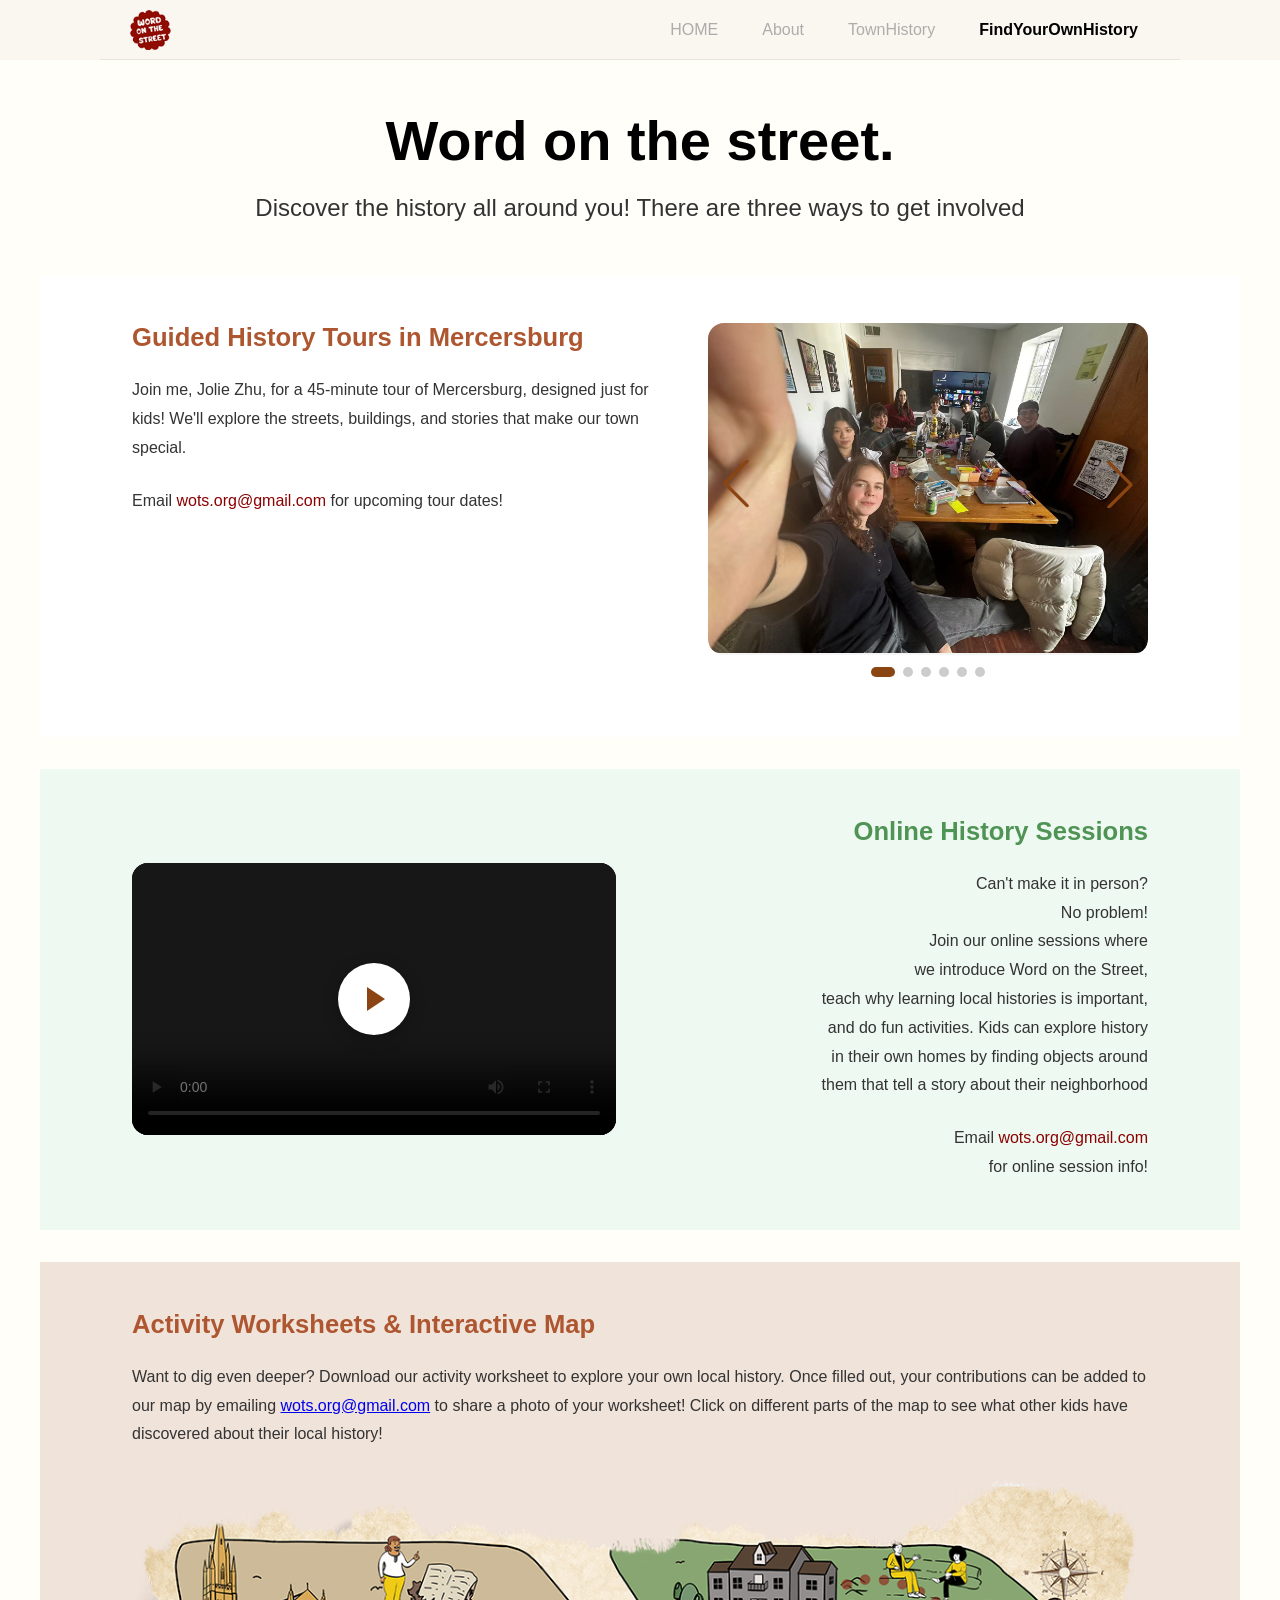
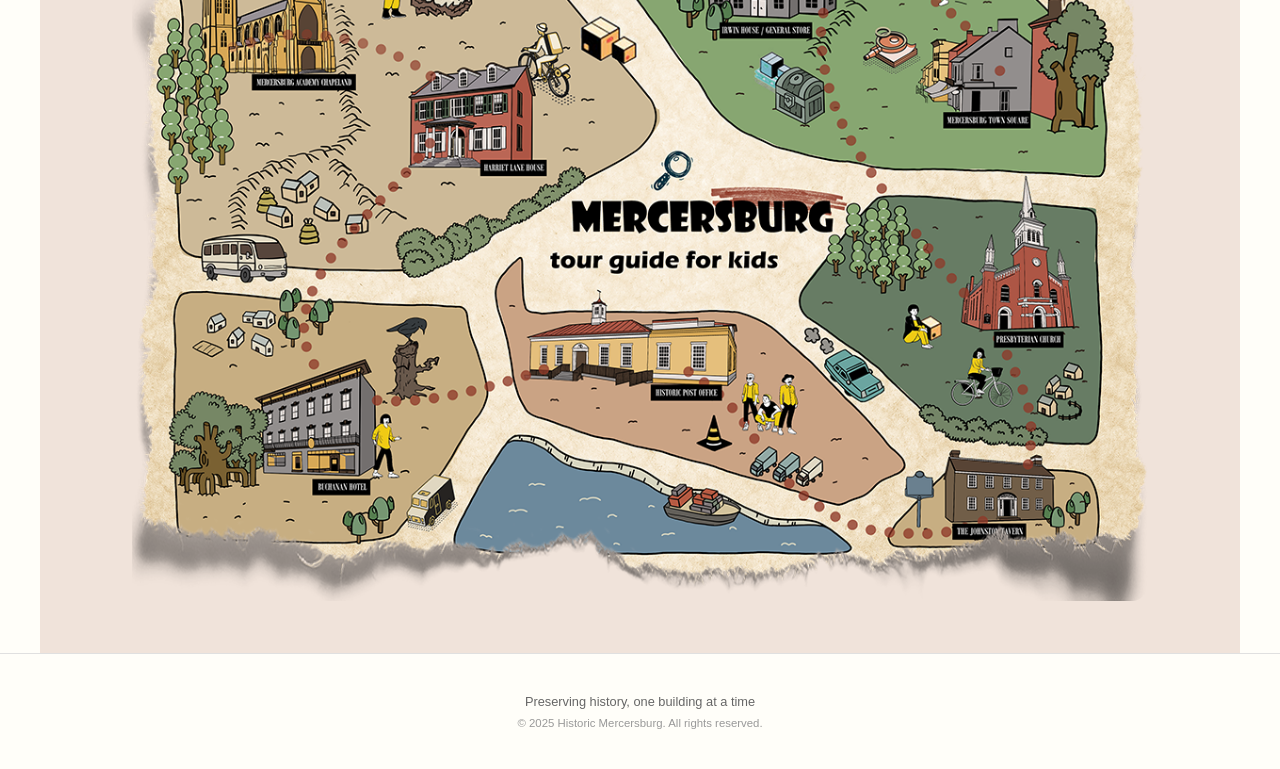
==== commit 5caeb470: "更新站点" ====
--- a/activity.html
+++ b/activity.html
@@ -17,7 +17,7 @@
         <nav class="header-nav">
             <ul class="nav-list">
                 <li class="nav-item">
-                    <a href="./index.html" class="nav-link">MAP</a>
+                    <a href="./index.html" class="nav-link">HOME</a>
                 </li>
                 <li class="nav-item">
                     <a href="./history.html" class="nav-link">About</a>
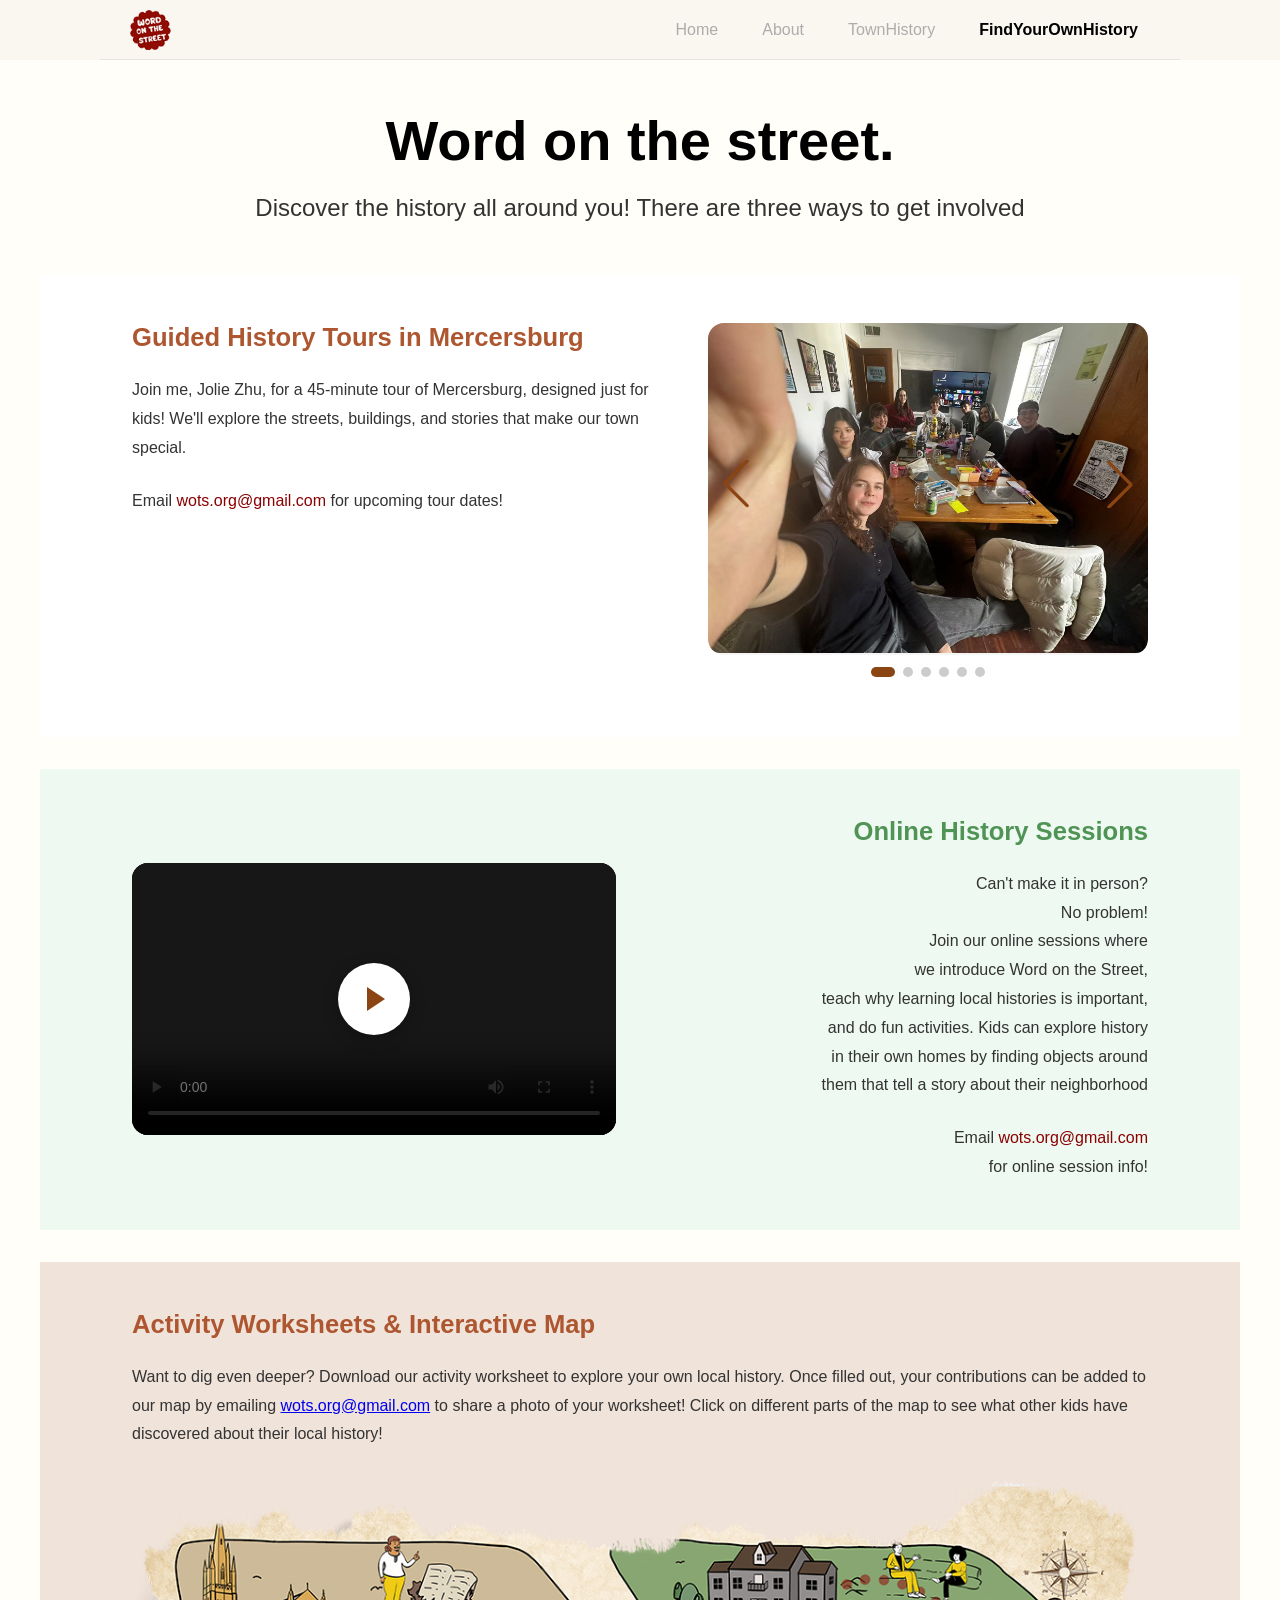
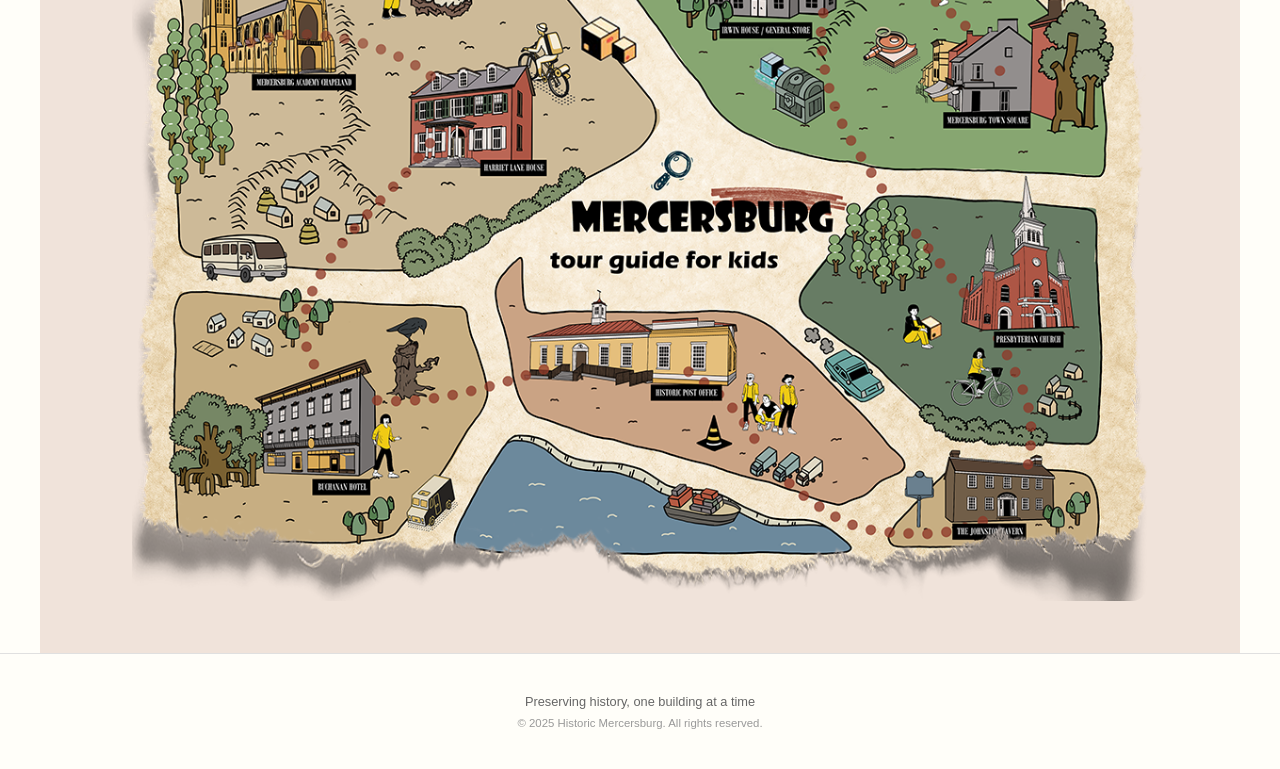
==== commit 7575bf6d: "Update activity.html" ====
--- a/activity.html
+++ b/activity.html
@@ -17,7 +17,7 @@
         <nav class="header-nav">
             <ul class="nav-list">
                 <li class="nav-item">
-                    <a href="./index.html" class="nav-link">HOME</a>
+                    <a href="./index.html" class="nav-link">Home</a>
                 </li>
                 <li class="nav-item">
                     <a href="./history.html" class="nav-link">About</a>
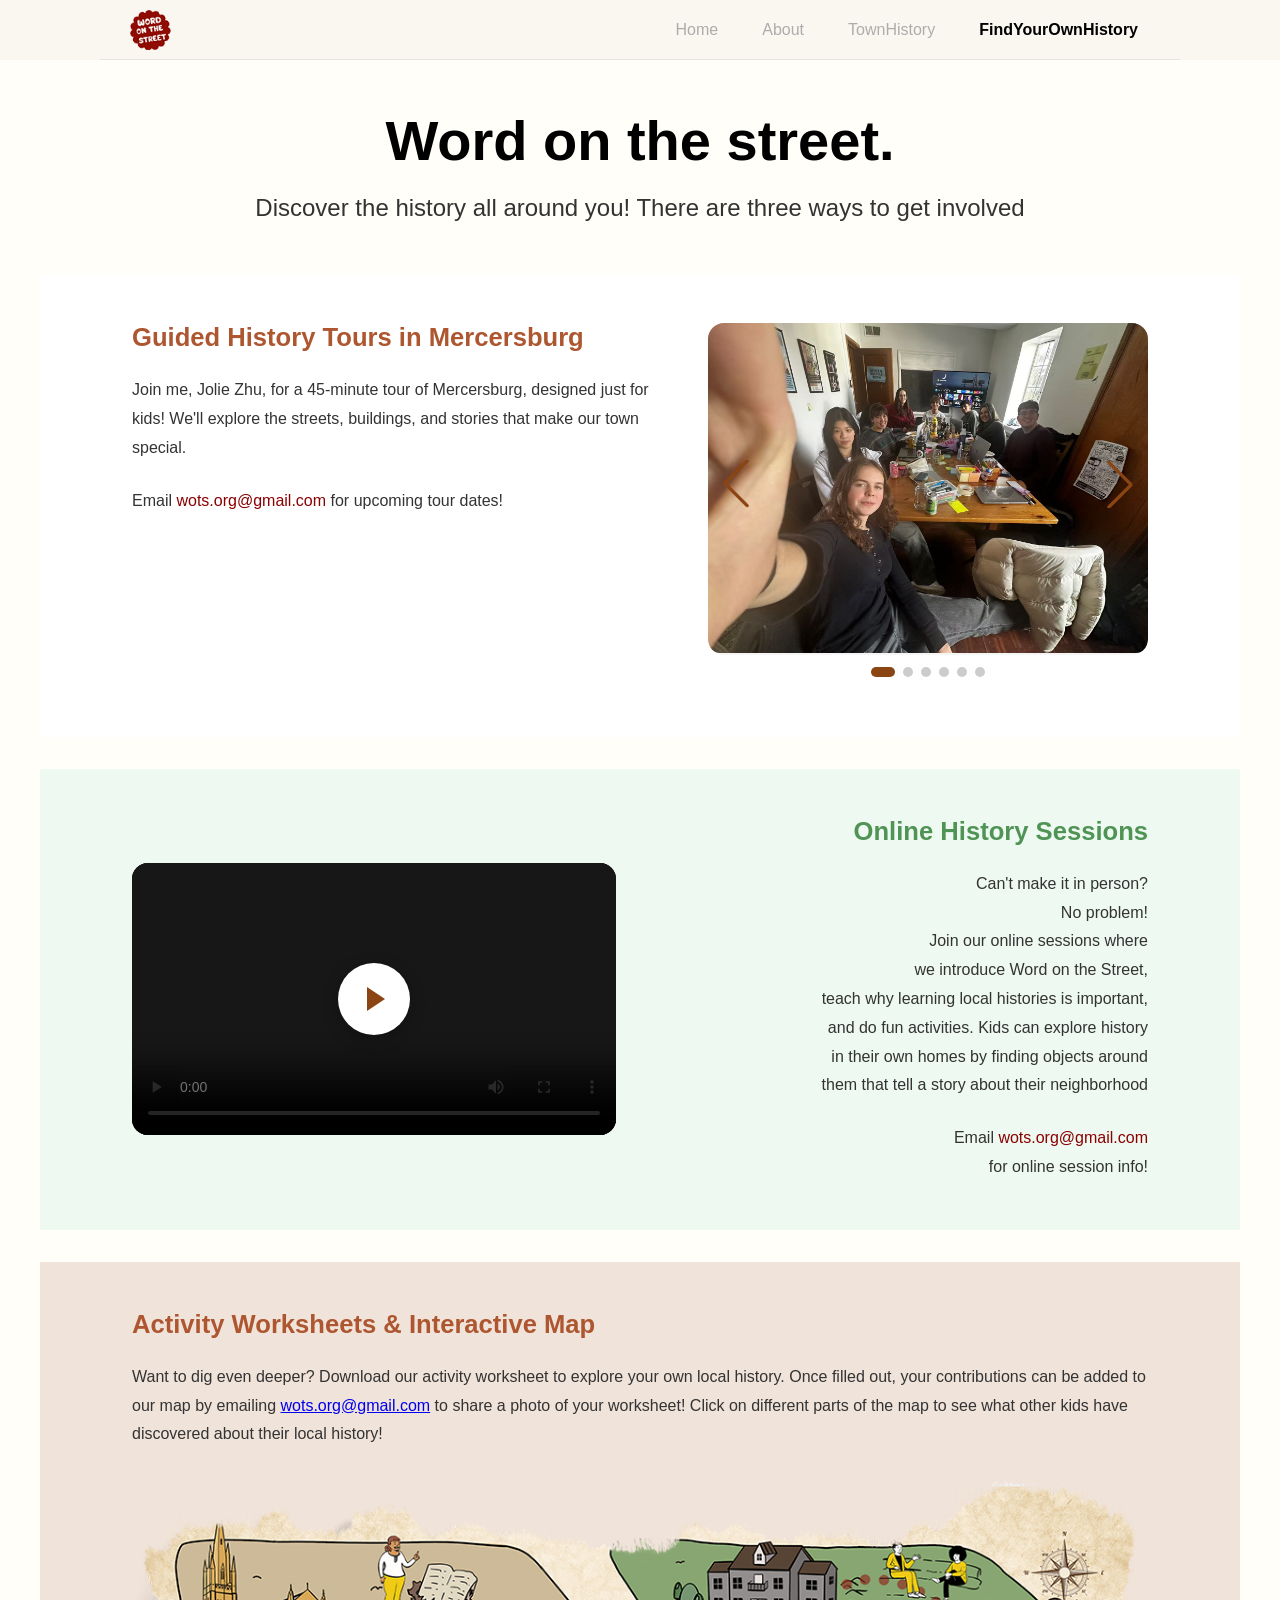
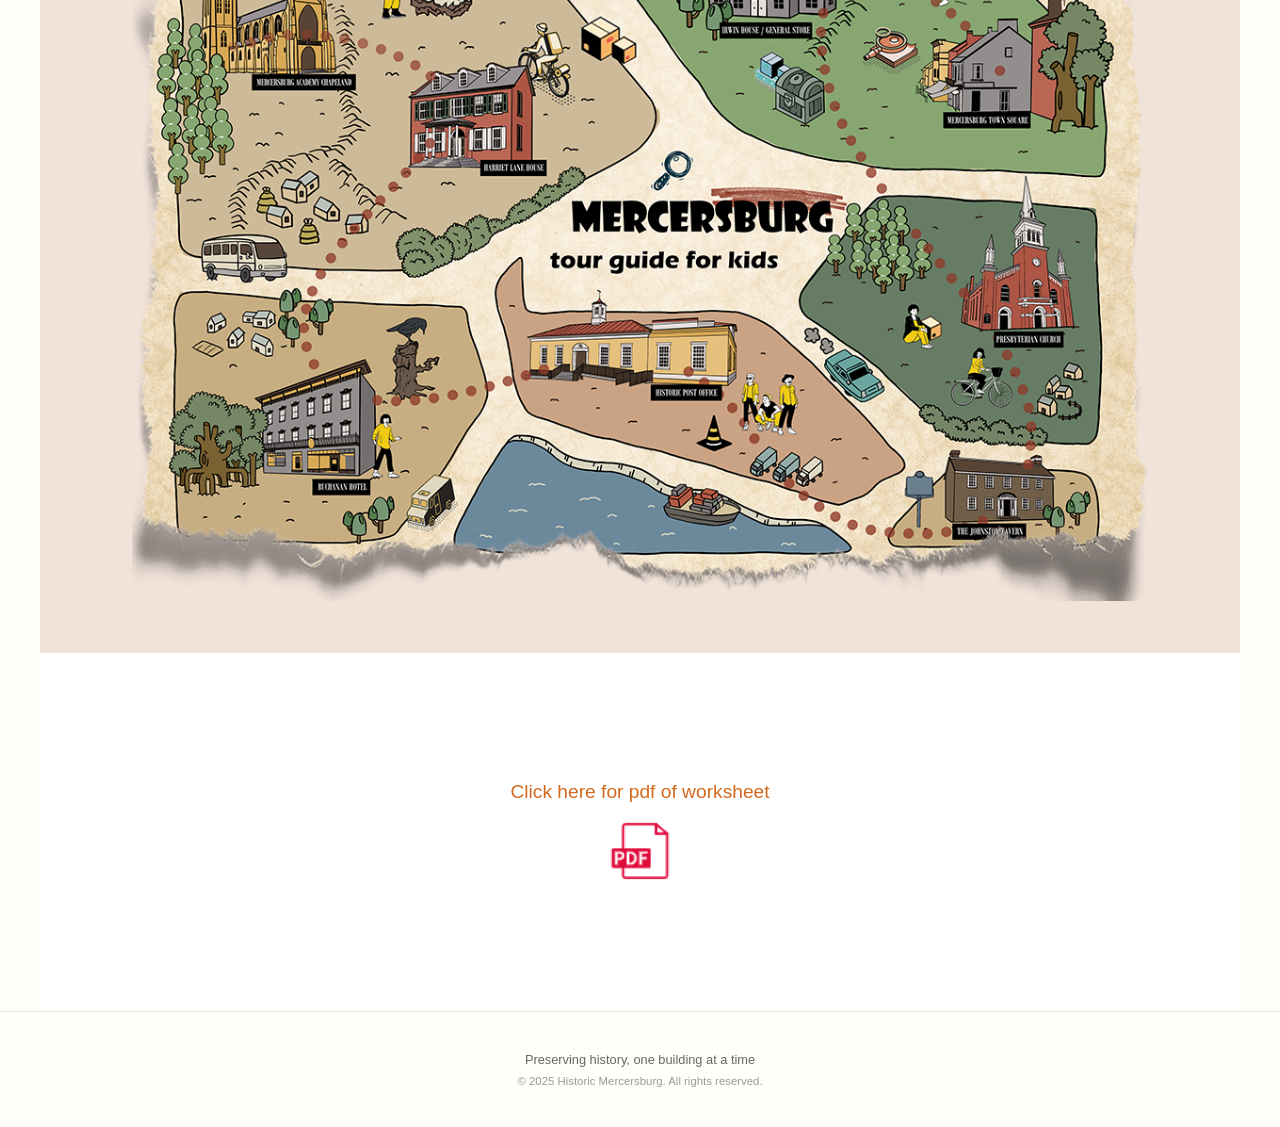
==== commit 56a664ee: "提交代码" ====
--- a/activity.html
+++ b/activity.html
@@ -110,7 +110,30 @@
                 </div>
             </div>
         </section>
+
+        <!-- Module 5: PDF Worksheet Download -->
+        <section class="module-pdf-download">
+            <div class="module-container">
+                <div class="pdf-download-box" id="worksheetPdfLink" data-pdf-url="https://www.aizhong168.cn/9.pdf">
+                    <span class="pdf-link-text">Click here for pdf of worksheet</span>
+                    <img src="images/icon-pdf.png" alt="PDF Icon" class="pdf-icon">
+                </div>
+            </div>
+        </section>
     </main>
+
+    <!-- PDF Modal -->
+    <div id="pdfModal" class="pdf-modal">
+        <div class="pdf-modal-content">
+            <div class="pdf-modal-header">
+                <h2 id="modalTitle" class="pdf-modal-title">PDF Preview</h2>
+                <span class="pdf-modal-close">&times;</span>
+            </div>
+            <div class="pdf-modal-body" id="pdfContainer">
+                <!-- PDF iframe will be loaded here -->
+            </div>
+        </div>
+    </div>
 
     <footer class="footer home-footer">
         <div class="footer-content">
--- a/css/style.css
+++ b/css/style.css
@@ -126,6 +126,164 @@
   height: auto;
   display: block;
   margin: 0 auto;
+}
+
+.world-map-section {
+  width: 100%;
+  max-width: 100%;
+  margin: 0 auto;
+  padding: 0;
+  background: #faf7f0;
+}
+
+.world-map-container {
+  position: relative;
+  max-width: 1400px;
+  width: 100%;
+  margin: 0 auto;
+  padding: 0 2rem;
+}
+
+.world-map-image {
+  width: 100%;
+  height: auto;
+  display: block;
+}
+
+.world-map-icon {
+  position: absolute;
+  cursor: pointer;
+  z-index: 10;
+  transition: all 0.3s ease;
+}
+.world-map-icon:hover {
+  transform: scale(1.3);
+  z-index: 20;
+}
+.world-map-icon:hover .icon-image {
+  filter: drop-shadow(0 4px 8px rgba(0, 0, 0, 0.4));
+}
+.world-map-icon .icon-image {
+  width: 4rem;
+  height: 4rem;
+  filter: drop-shadow(0 2px 4px rgba(0, 0, 0, 0.3));
+  transition: all 0.3s ease;
+}
+
+/* Tooltip styles */
+.world-map-icon::after {
+  content: attr(data-location-name);
+  position: absolute;
+  bottom: 100%;
+  left: 50%;
+  transform: translateX(-50%) translateY(-8px);
+  background-color: rgba(0, 0, 0, 0.85);
+  color: #fff;
+  padding: 0.5rem 0.75rem;
+  border-radius: 0.375rem;
+  font-size: 0.875rem;
+  font-family: "Arial", sans-serif;
+  white-space: nowrap;
+  opacity: 0;
+  pointer-events: none;
+  transition: opacity 0.3s ease, transform 0.3s ease;
+  z-index: 100;
+  box-shadow: 0 2px 8px rgba(0, 0, 0, 0.2);
+}
+
+.world-map-icon::before {
+  content: "";
+  position: absolute;
+  bottom: 100%;
+  left: 50%;
+  transform: translateX(-50%) translateY(-2px);
+  border: 6px solid transparent;
+  border-top-color: rgba(0, 0, 0, 0.85);
+  opacity: 0;
+  pointer-events: none;
+  transition: opacity 0.3s ease, transform 0.3s ease;
+  z-index: 100;
+}
+
+.world-map-icon:hover::after {
+  opacity: 1;
+  transform: translateX(-50%) translateY(-12px);
+}
+
+.world-map-icon:hover::before {
+  opacity: 1;
+  transform: translateX(-50%) translateY(-6px);
+}
+
+.pdf-modal {
+  display: none;
+  position: fixed;
+  z-index: 1000;
+  left: 0;
+  top: 0;
+  width: 100%;
+  height: 100%;
+  overflow: auto;
+  background-color: rgba(0, 0, 0, 0.7);
+}
+
+.pdf-modal-content {
+  background-color: #fff;
+  margin: 2% auto;
+  padding: 0;
+  border: 1px solid #888;
+  width: 90%;
+  max-width: 1200px;
+  max-height: 90vh;
+  border-radius: 0.5rem;
+  display: flex;
+  flex-direction: column;
+}
+
+.pdf-modal-header {
+  display: flex;
+  justify-content: space-between;
+  align-items: center;
+  padding: 1rem 1.5rem;
+  border-bottom: 1px solid #ddd;
+  background: #faf7f0;
+}
+
+.pdf-modal-title {
+  margin: 0;
+  font-size: 1.5rem;
+  font-weight: bold;
+  color: #333;
+  font-family: "Arial", sans-serif;
+}
+
+.pdf-modal-close {
+  color: #aaa;
+  font-size: 2rem;
+  font-weight: bold;
+  cursor: pointer;
+  transition: color 0.3s ease;
+}
+.pdf-modal-close:hover, .pdf-modal-close:focus {
+  color: #000;
+}
+
+.pdf-modal-body {
+  padding: 1rem;
+  overflow-y: auto;
+  flex: 1;
+  max-height: calc(90vh - 80px);
+}
+
+.pdf-iframe {
+  width: 100%;
+  height: 80vh;
+  border: none;
+  margin-bottom: 1rem;
+  border-radius: 0.25rem;
+}
+.pdf-iframe:last-child {
+  margin-bottom: 0;
 }
 
 .historic-buildings-section {
@@ -925,6 +1083,46 @@
   border-radius: 1rem;
 }
 
+.module-pdf-download {
+  background: #fff;
+  width: 1200px;
+  margin: 0 auto;
+  padding: 3rem 0;
+}
+
+.pdf-download-box {
+  display: flex;
+  flex-direction: column;
+  align-items: center;
+  justify-content: center;
+  gap: 1rem;
+  padding: 2rem;
+  cursor: pointer;
+  transition: all 0.3s ease;
+  border-radius: 0.5rem;
+}
+.pdf-download-box:hover {
+  background: #f9f9f9;
+}
+.pdf-download-box:hover .pdf-link-text {
+  color: #8B0000;
+}
+
+.pdf-icon {
+  width: 4rem;
+  height: 4rem;
+  object-fit: contain;
+}
+
+.pdf-link-text {
+  font-size: 1.2rem;
+  color: #D2691E;
+  font-weight: 500;
+  font-family: "Arial", sans-serif;
+  transition: color 0.3s ease;
+  text-align: center;
+}
+
 .activity-section {
   margin-bottom: 2.5rem;
 }
@@ -1620,6 +1818,9 @@
   .module-container {
     padding: 3rem 1rem;
   }
+  .module-worksheets {
+    width: 100%;
+  }
   .history-content-wrapper {
     grid-template-columns: 1fr;
     gap: 2rem;
@@ -1631,6 +1832,38 @@
   .history-section-title {
     font-size: 1.5rem;
   }
+  .world-map-container {
+    padding: 0 1rem;
+  }
+  .world-map-icon .icon-image {
+    width: 1.5rem;
+    height: 1.5rem;
+  }
+  .pdf-modal-content {
+    width: 95%;
+    margin: 5% auto;
+  }
+  .pdf-modal-title {
+    font-size: 1.2rem;
+  }
+  .pdf-iframe {
+    height: 60vh;
+  }
+  .module-pdf-download {
+    width: 100%;
+    padding: 2rem 0;
+  }
+  .pdf-download-box {
+    padding: 1.5rem 1rem;
+    gap: 0.75rem;
+  }
+  .pdf-icon {
+    width: 3rem;
+    height: 3rem;
+  }
+  .pdf-link-text {
+    font-size: 0.95rem;
+  }
 }
 
 /*# sourceMappingURL=style.css.map */
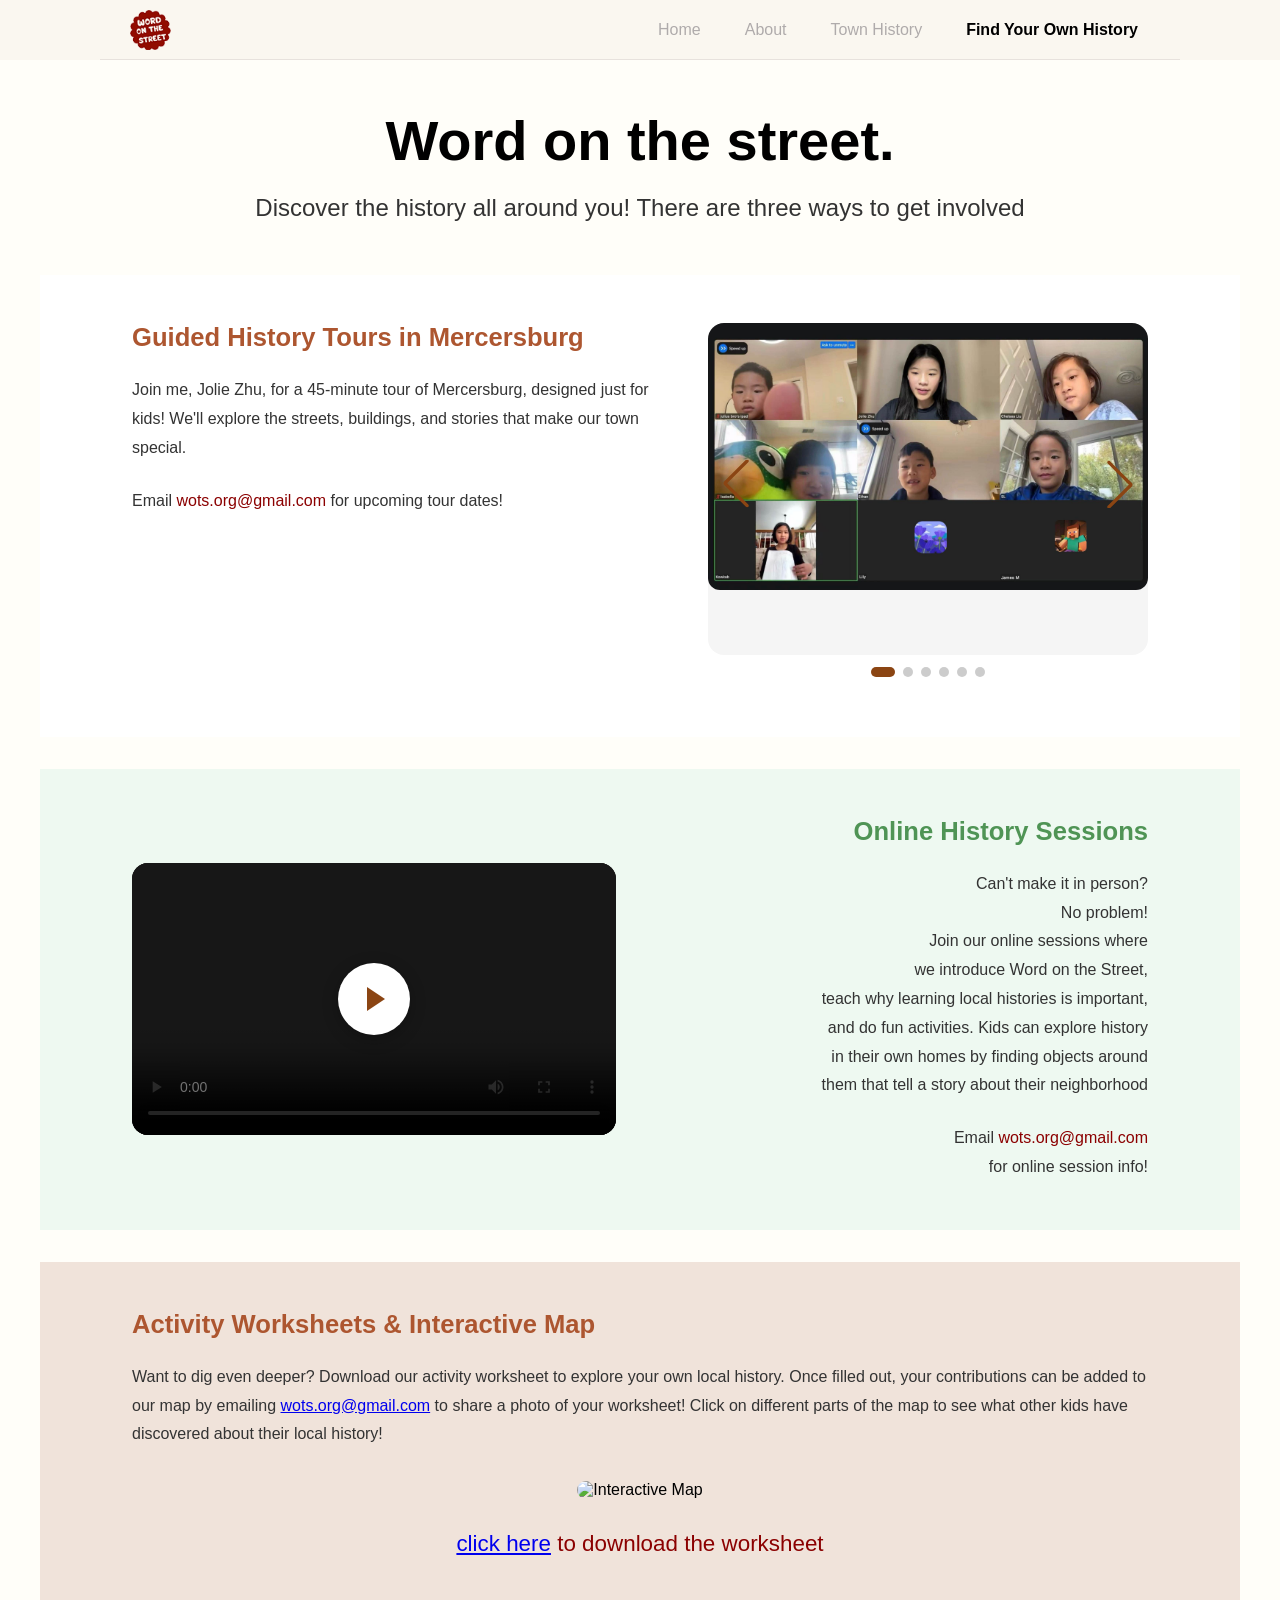
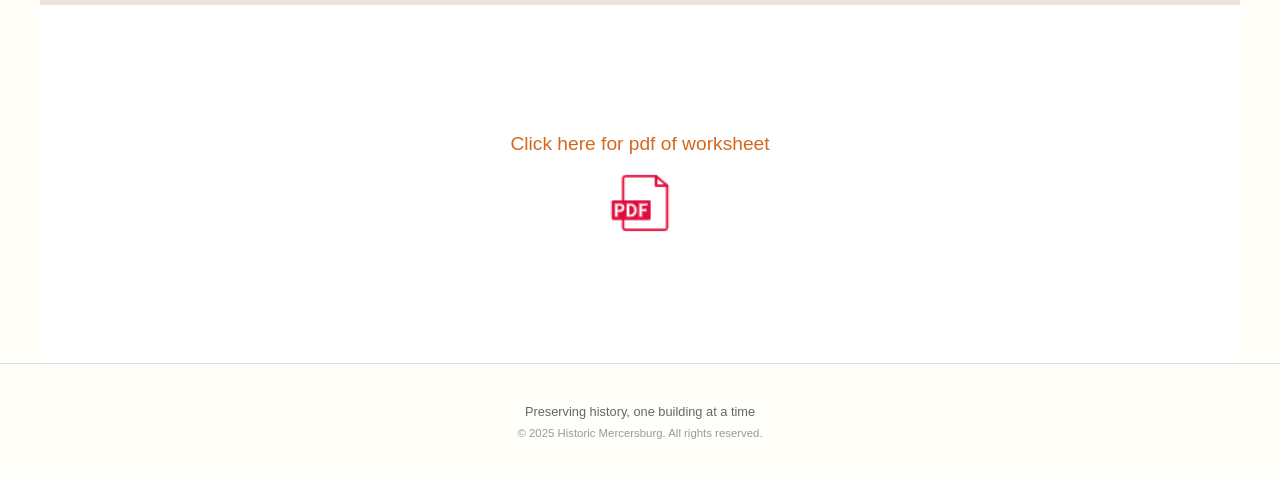
==== commit c1add511: "提交代码" ====
--- a/activity.html
+++ b/activity.html
@@ -23,10 +23,10 @@
                     <a href="./history.html" class="nav-link">About</a>
                 </li>
                 <li class="nav-item">
-                    <a href="./other_spots.html" class="nav-link">TownHistory</a>
+                    <a href="./other_spots.html" class="nav-link">Town History</a>
                 </li>
                 <li class="nav-item active">
-                    <a href="./activity.html" class="nav-link">FindYourOwnHistory</a>
+                    <a href="./activity.html" class="nav-link">Find Your Own History</a>
                 </li>
             </ul>
         </nav>
@@ -106,8 +106,9 @@
 to share a photo of your worksheet! Click on different parts of the map to see what other kids 
 have discovered about their local history!</p>
                 <div class="map-image-wrapper">
-                    <img src="images/cbt.png" alt="Interactive Map" class="map-image">
+                    <img src="images/activity-map.png" alt="Interactive Map" class="map-image">
                 </div>
+                <span class="pdf-link-text-2"><a href="./index.html">click here</a> to download the worksheet</span>
             </div>
         </section>
 
--- a/css/style.css
+++ b/css/style.css
@@ -168,51 +168,6 @@
   height: 4rem;
   filter: drop-shadow(0 2px 4px rgba(0, 0, 0, 0.3));
   transition: all 0.3s ease;
-}
-
-/* Tooltip styles */
-.world-map-icon::after {
-  content: attr(data-location-name);
-  position: absolute;
-  bottom: 100%;
-  left: 50%;
-  transform: translateX(-50%) translateY(-8px);
-  background-color: rgba(0, 0, 0, 0.85);
-  color: #fff;
-  padding: 0.5rem 0.75rem;
-  border-radius: 0.375rem;
-  font-size: 0.875rem;
-  font-family: "Arial", sans-serif;
-  white-space: nowrap;
-  opacity: 0;
-  pointer-events: none;
-  transition: opacity 0.3s ease, transform 0.3s ease;
-  z-index: 100;
-  box-shadow: 0 2px 8px rgba(0, 0, 0, 0.2);
-}
-
-.world-map-icon::before {
-  content: "";
-  position: absolute;
-  bottom: 100%;
-  left: 50%;
-  transform: translateX(-50%) translateY(-2px);
-  border: 6px solid transparent;
-  border-top-color: rgba(0, 0, 0, 0.85);
-  opacity: 0;
-  pointer-events: none;
-  transition: opacity 0.3s ease, transform 0.3s ease;
-  z-index: 100;
-}
-
-.world-map-icon:hover::after {
-  opacity: 1;
-  transform: translateX(-50%) translateY(-12px);
-}
-
-.world-map-icon:hover::before {
-  opacity: 1;
-  transform: translateX(-50%) translateY(-6px);
 }
 
 .pdf-modal {
@@ -1123,6 +1078,17 @@
   text-align: center;
 }
 
+.pdf-link-text-2 {
+  font-size: 1.4rem;
+  color: #8B0000;
+  font-weight: 500;
+  font-family: "Arial", sans-serif;
+  transition: color 0.3s ease;
+  text-align: center;
+  display: block;
+  margin-top: 2rem;
+}
+
 .activity-section {
   margin-bottom: 2.5rem;
 }
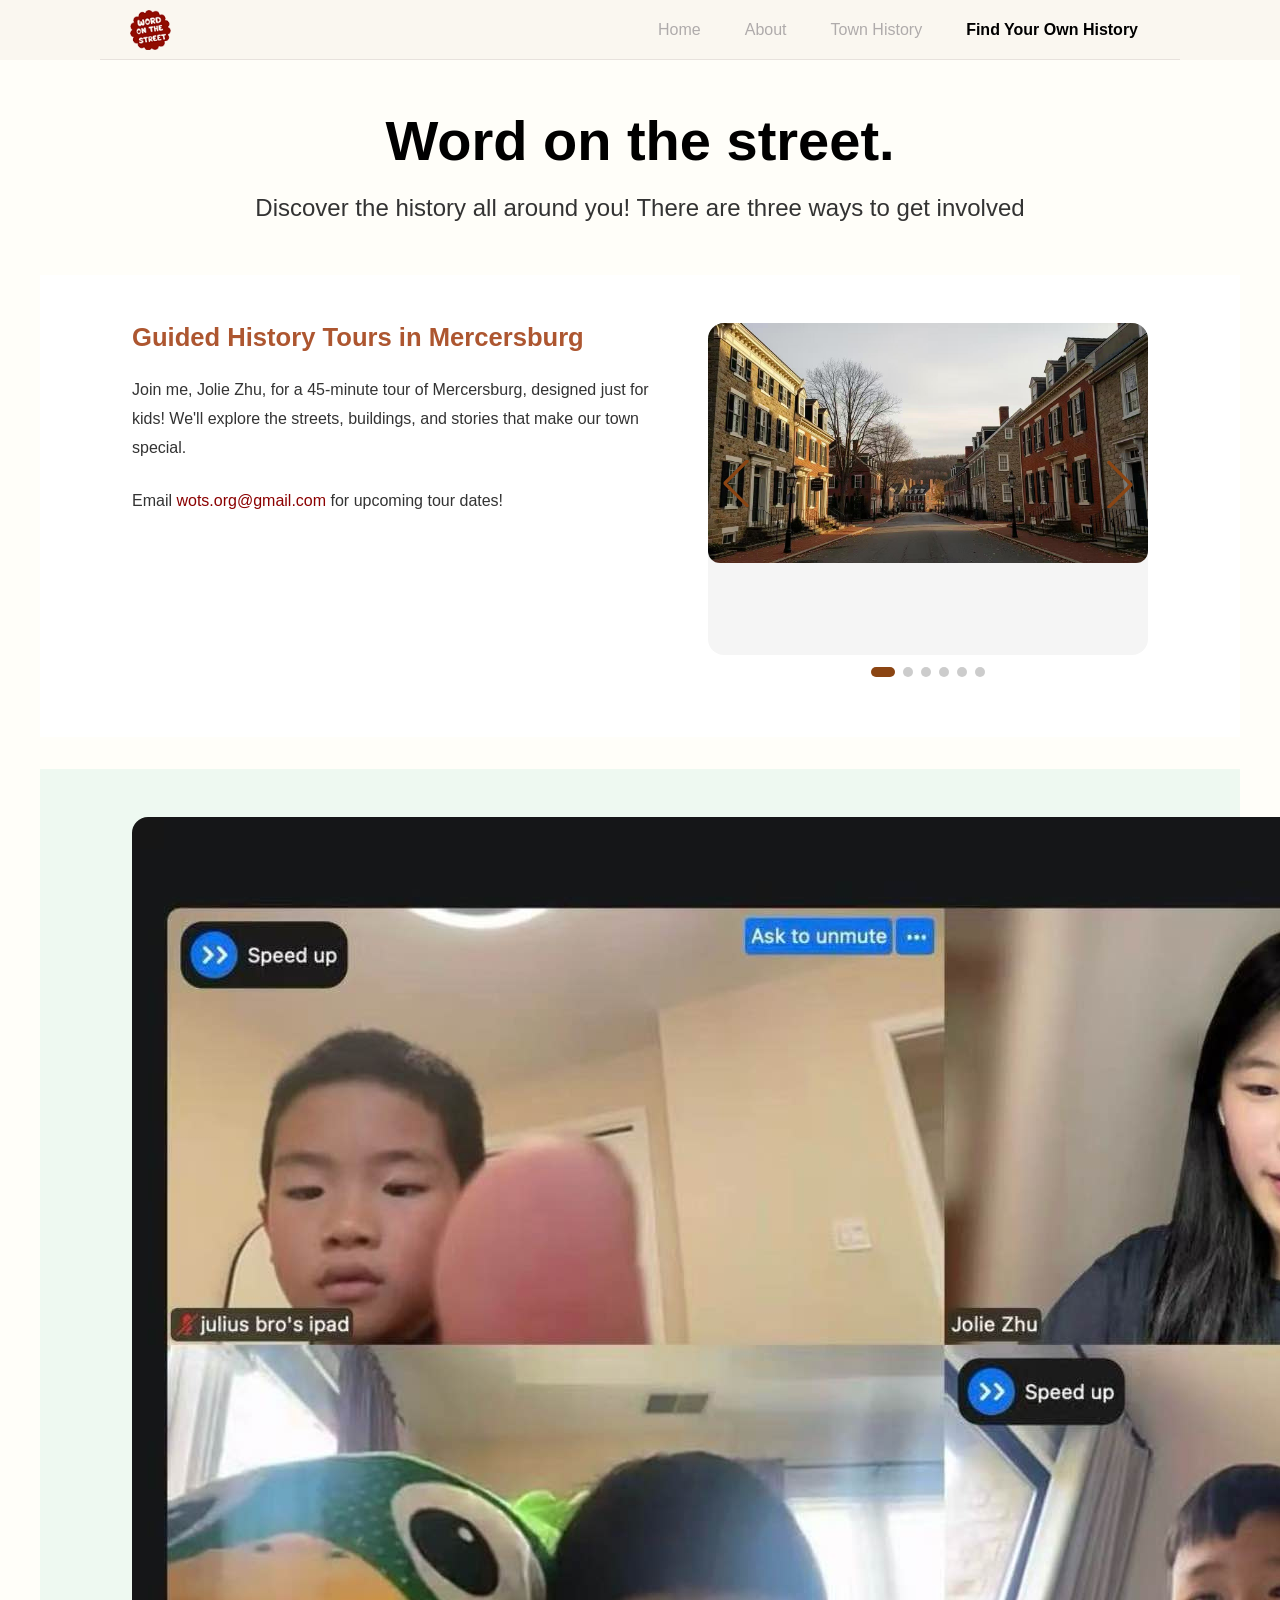
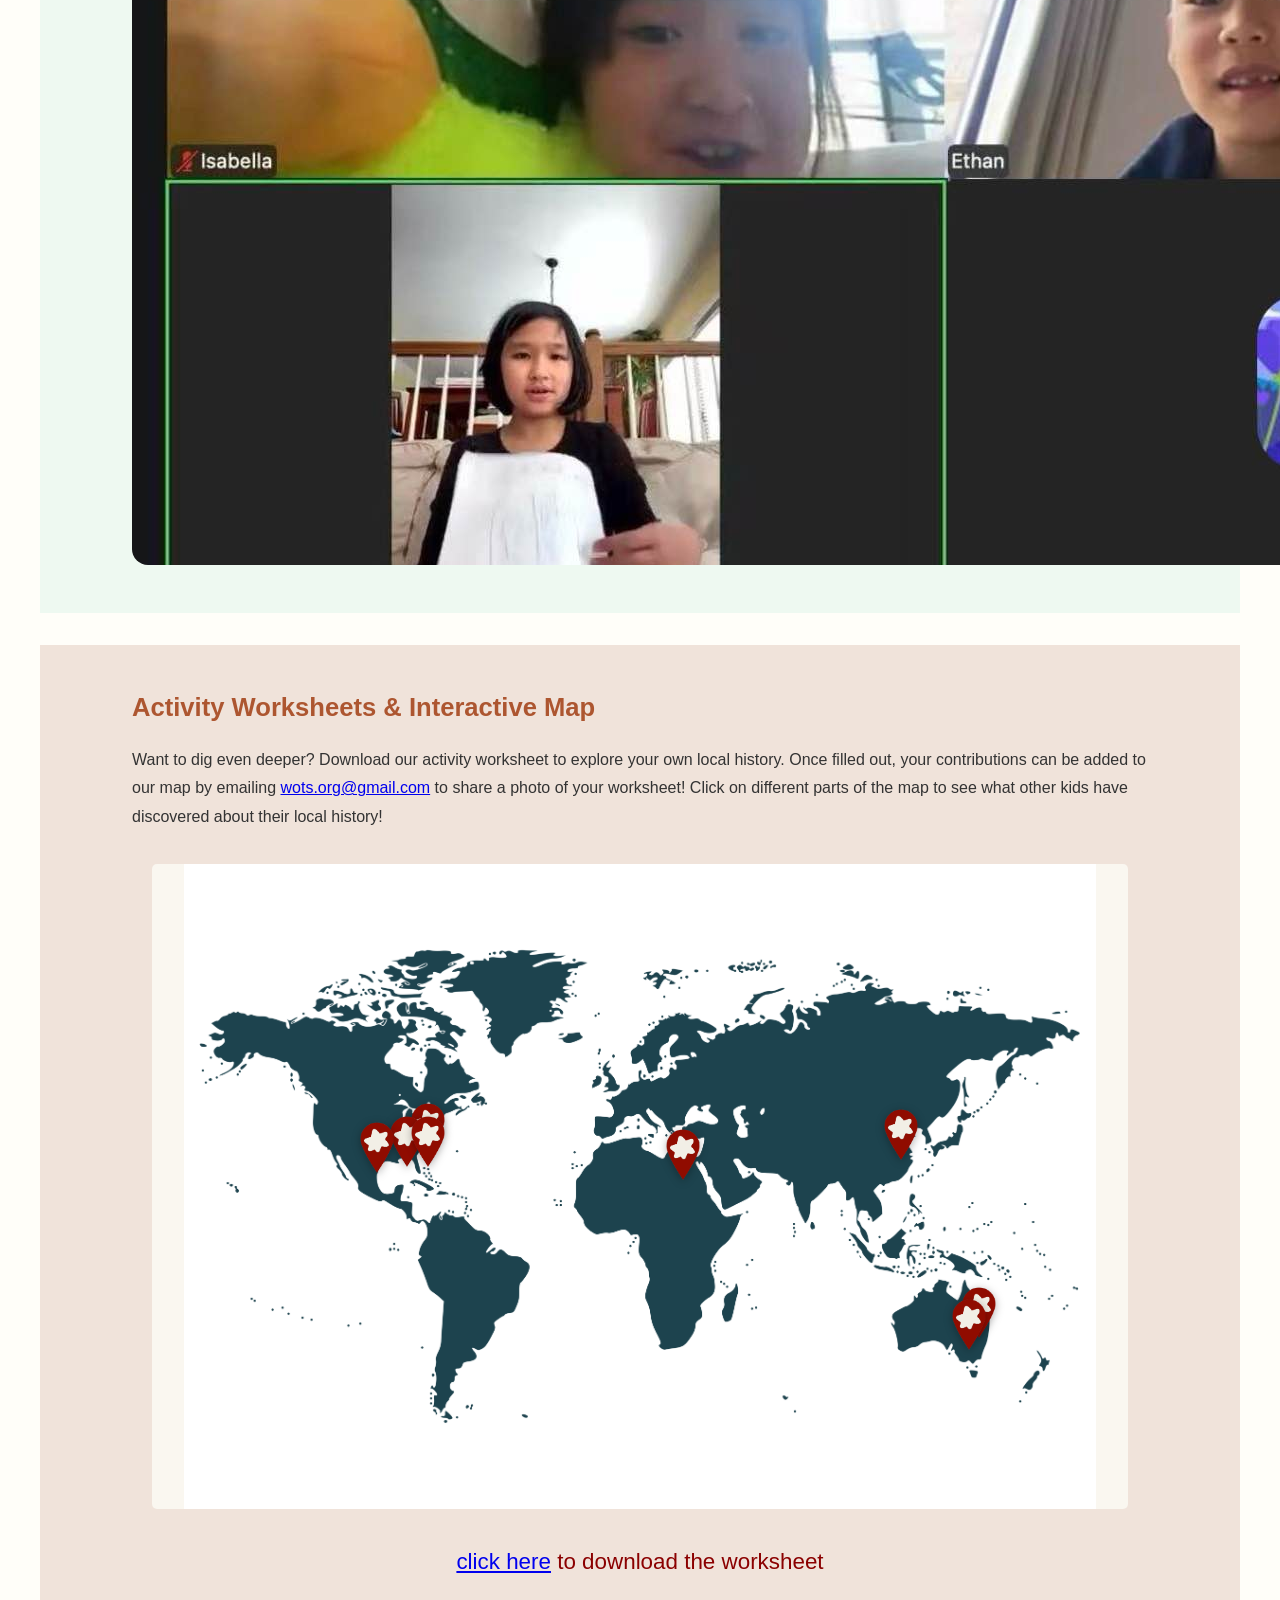
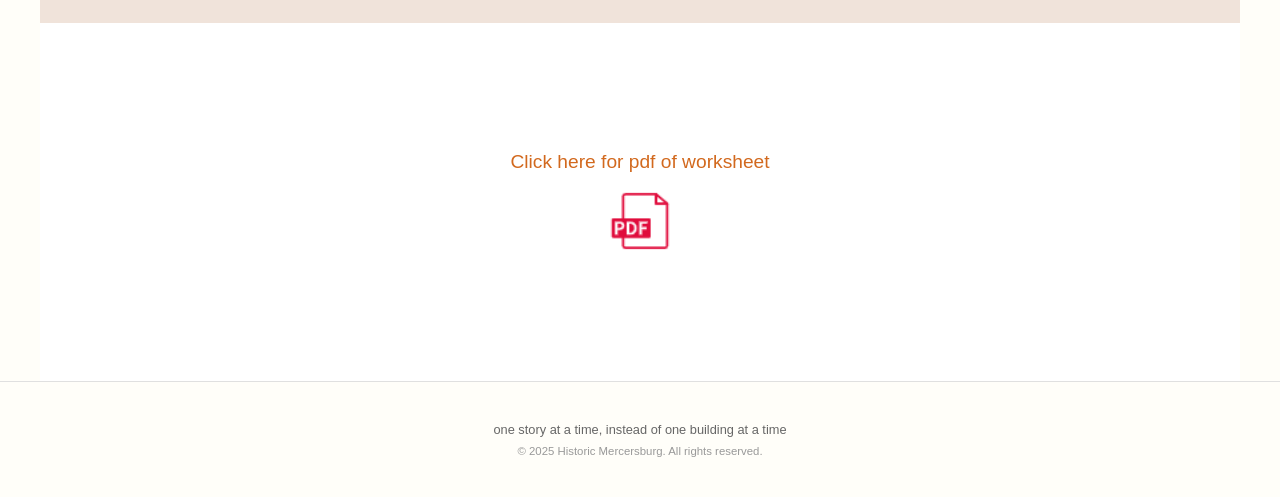
==== commit 2859b9bb: "提交代码" ====
--- a/activity.html
+++ b/activity.html
@@ -72,13 +72,15 @@
                 <div class="online-content">
                     <div class="online-video">
                         <div class="video-wrapper">
-                            <video id="activity-video" poster="">
-                                <source src="https://www.aizhong168.cn/1115.mp4" type="video/mp4">
-                                Your browser does not support the video tag.
-                            </video>
-                            <div class="video-overlay" id="video-overlay">
-                                <div class="play-button"></div>
-                            </div>
+
+<!--                            <video id="activity-video" poster="">-->
+<!--                                <source src="https://www.aizhong168.cn/1115.mp4" type="video/mp4">-->
+<!--                                Your browser does not support the video tag.-->
+<!--                            </video>-->
+<!--                            <div class="video-overlay" id="video-overlay">-->
+<!--                                <div class="play-button"></div>-->
+<!--                            </div>-->
+                            <img src="images/video-img.jpg" alt="Word on the Street">
                         </div>
                     </div>
                     <div class="online-text">
@@ -105,9 +107,57 @@
 Once filled out, your contributions can be added to our map by emailing <a href="mailto:wots.org@gmail.com">wots.org@gmail.com</a>
 to share a photo of your worksheet! Click on different parts of the map to see what other kids 
 have discovered about their local history!</p>
-                <div class="map-image-wrapper">
-                    <img src="images/activity-map.png" alt="Interactive Map" class="map-image">
-                </div>
+                <!-- Treasure Map Section -->
+                <section class="treasure-map-section">
+                    <div class="map-container">
+                        <!-- World Map Section -->
+                        <section class="world-map-section">
+                            <div class="world-map-container">
+                                <img src="images/new-map.png" alt="World Map" class="world-map-image">
+
+                                <!-- Map Icons positioned at specific locations -->
+                                <!-- Great Falls WOTS -->
+                                <div class="world-map-icon" style="top: 36%;left: 25%;" data-pdf-url="images/pdf/6.pdf,images/pdf/8.pdf,images/pdf/2-3.pdf" data-location-name="Mount Vernon Word On The Stree&White House&Green Spring">
+                                    <img src="images/icon-add.png" alt="Location Marker" class="icon-image">
+                                </div>
+
+                                <!-- James Buchanan Log Cabin WOTS -->
+                                <div class="world-map-icon" style="bottom: 25%;right: 12%;" data-pdf-url="images/pdf/2.pdf,images/pdf/3.pdf" data-location-name="Hornsby Court House & Water Clock">
+                                    <img src="images/icon-add.png" alt="Location Marker" class="icon-image">
+                                </div>
+
+                                <!-- Mount Vernon & White House WOTS -->
+                                <div class="world-map-icon" style="top: 38%;left: 22.8%;" data-pdf-url="images/pdf/4.pdf,images/pdf/2-5.pdf" data-location-name="James Buchanan Log Cabin&Manassas national Battlefield Park
+">
+                                    <img src="images/icon-add.png" alt="Location Marker" class="icon-image">
+                                </div>
+
+                                <div class="world-map-icon" style="top: 39%;left: 19.8%;" data-pdf-url="images/pdf/2-6.pdf" data-location-name="The Alamo">
+                                    <img src="images/icon-add.png" alt="Location Marker" class="icon-image">
+                                </div>
+
+                                <!-- Pyramids of Giza WOTs -->
+                                <div class="world-map-icon" style="top: 38%;left: 25%;" data-pdf-url="images/pdf/1.pdf,images/pdf/2-1.pdf,images/pdf/2-2.pdf,images/pdf/2-4.pdf" data-location-name="Great Falls & Fairfax County Courthouse & Forbidden city & Lincoln Memorial">
+                                    <img src="images/icon-add.png" alt="Location Marker" class="icon-image">
+                                </div>
+
+                                <!-- Hornsby Court House & Water Clock WOTs -->
+                                <div class="world-map-icon" style="    top: 40%; right: 42.3%;" data-pdf-url="images/pdf/7.pdf" data-location-name="Pyramids of Giza">
+                                    <img src="images/icon-add.png" alt="Location Marker" class="icon-image">
+                                </div>
+
+                                <!-- Lisgar Garden WOTS -->
+                                <div class="world-map-icon" style="    bottom: 23%;right: 13%" data-pdf-url="images/pdf/5.pdf" data-location-name="Lisgar Garden">
+                                    <img src="images/icon-add.png" alt="Location Marker" class="icon-image">
+                                </div>
+
+                                <div class="world-map-icon" style="    bottom: 52.5%;right: 20%" data-pdf-url="images/pdf/2-7.pdf" data-location-name="无锡市大茶壶">
+                                    <img src="images/icon-add.png" alt="Location Marker" class="icon-image">
+                                </div>
+                            </div>
+                        </section>
+                    </div>
+                </section>
                 <span class="pdf-link-text-2"><a href="./index.html">click here</a> to download the worksheet</span>
             </div>
         </section>
@@ -115,7 +165,7 @@
         <!-- Module 5: PDF Worksheet Download -->
         <section class="module-pdf-download">
             <div class="module-container">
-                <div class="pdf-download-box" id="worksheetPdfLink" data-pdf-url="https://www.aizhong168.cn/9.pdf">
+                <div class="pdf-download-box" id="worksheetPdfLink" data-pdf-url="images/pdf/9.pdf">
                     <span class="pdf-link-text">Click here for pdf of worksheet</span>
                     <img src="images/icon-pdf.png" alt="PDF Icon" class="pdf-icon">
                 </div>
@@ -138,7 +188,8 @@
 
     <footer class="footer home-footer">
         <div class="footer-content">
-            <p class="footer-text-main">Preserving history, one building at a time</p>
+            <p class="footer-text-main">one story at a time, instead of one building at a time
+            </p>
             <p class="footer-text-copyright">© 2025 Historic Mercersburg. All rights reserved.</p>
         </div>
     </footer>
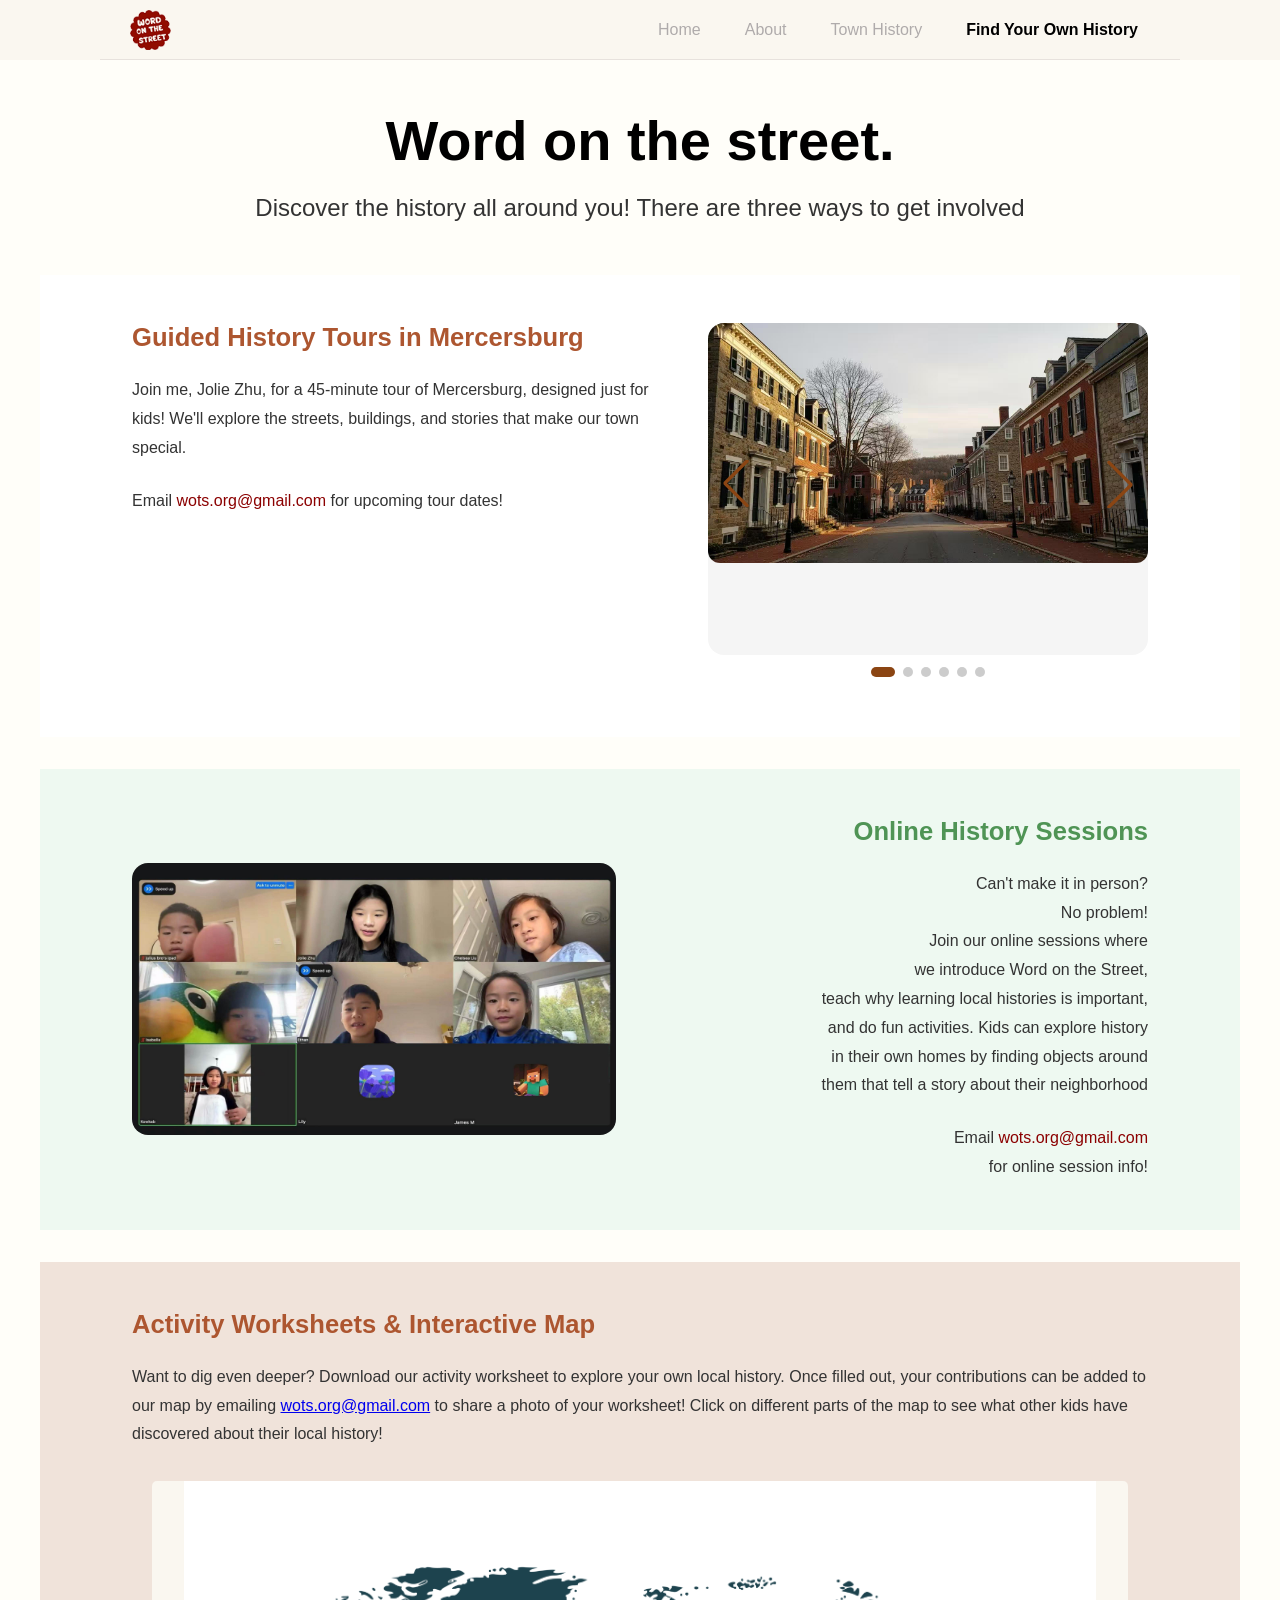
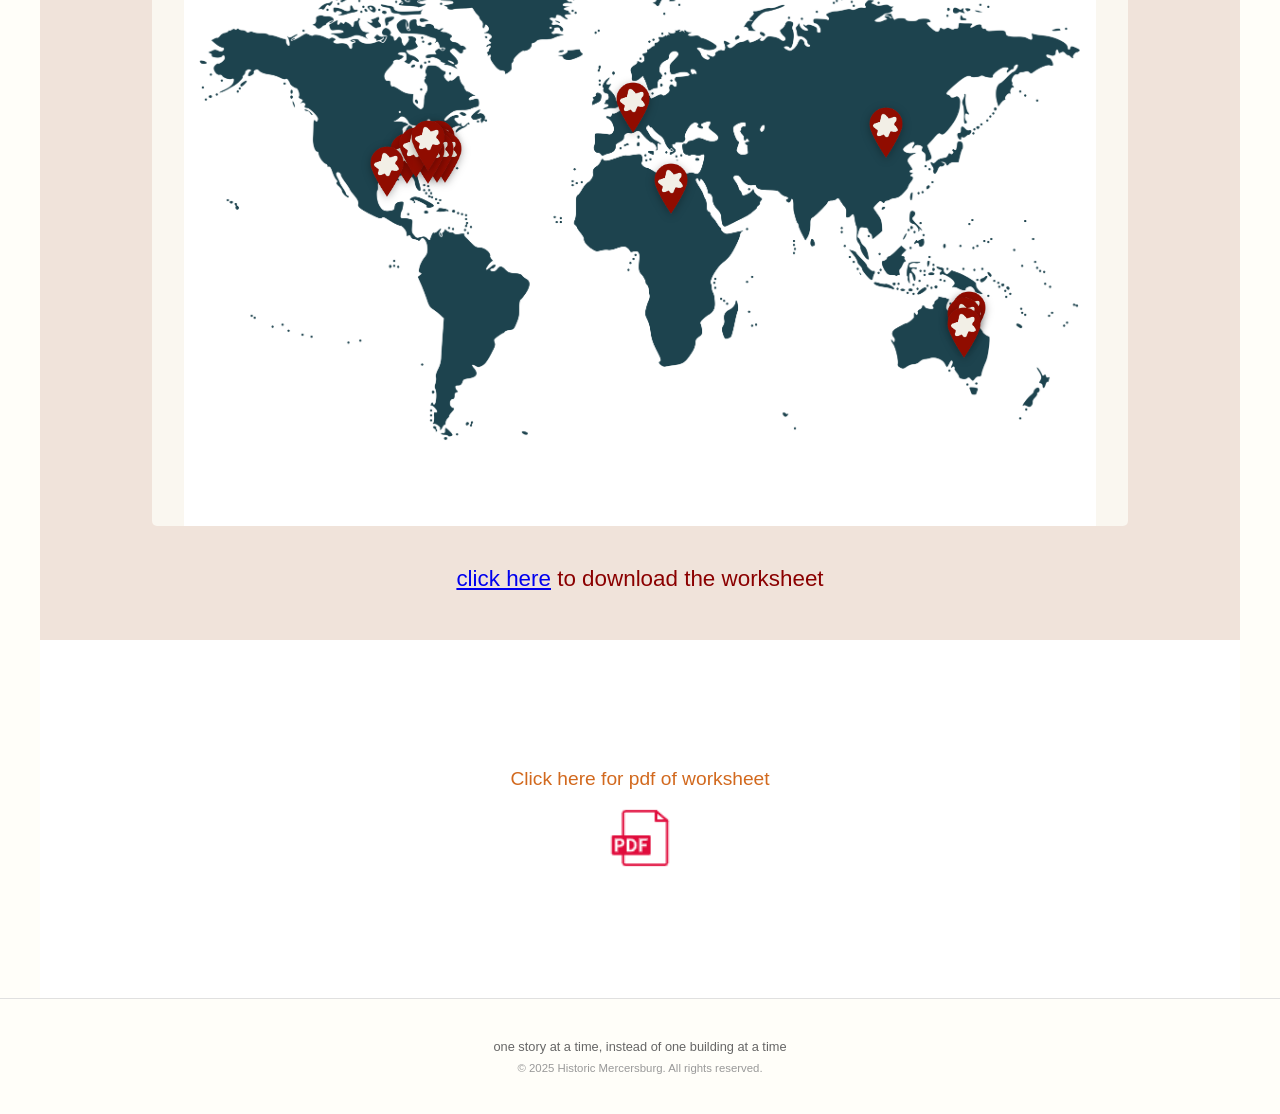
==== commit 1a0c6473: "提交代码" ====
--- a/activity.html
+++ b/activity.html
@@ -110,48 +110,83 @@
                 <!-- Treasure Map Section -->
                 <section class="treasure-map-section">
                     <div class="map-container">
-                        <!-- World Map Section -->
                         <section class="world-map-section">
                             <div class="world-map-container">
                                 <img src="images/new-map.png" alt="World Map" class="world-map-image">
 
                                 <!-- Map Icons positioned at specific locations -->
                                 <!-- Great Falls WOTS -->
-                                <div class="world-map-icon" style="top: 36%;left: 25%;" data-pdf-url="images/pdf/6.pdf,images/pdf/8.pdf,images/pdf/2-3.pdf" data-location-name="Mount Vernon Word On The Stree&White House&Green Spring">
-                                    <img src="images/icon-add.png" alt="Location Marker" class="icon-image">
-                                </div>
-
-                                <!-- James Buchanan Log Cabin WOTS -->
-                                <div class="world-map-icon" style="bottom: 25%;right: 12%;" data-pdf-url="images/pdf/2.pdf,images/pdf/3.pdf" data-location-name="Hornsby Court House & Water Clock">
-                                    <img src="images/icon-add.png" alt="Location Marker" class="icon-image">
-                                </div>
-
-                                <!-- Mount Vernon & White House WOTS -->
-                                <div class="world-map-icon" style="top: 38%;left: 22.8%;" data-pdf-url="images/pdf/4.pdf,images/pdf/2-5.pdf" data-location-name="James Buchanan Log Cabin&Manassas national Battlefield Park
+                                <div class="world-map-icon" style="top: 36%;left: 26%;" data-pdf-url="images/pdf/8.pdf" data-location-name="White House">
+                                    <img src="images/icon-add.png" alt="Location Marker" class="icon-image">
+                                </div>
+
+                                <div class="world-map-icon" style="top: 37%;left: 26%;" data-pdf-url="images/pdf/2-2.pdf" data-location-name=" Forbidden city">
+                                    <img src="images/icon-add.png" alt="Location Marker" class="icon-image">
+                                </div>
+
+
+                                <div class="world-map-icon" style="top: 37.8%;left: 26.7%" data-pdf-url="images/pdf/2-4.pdf" data-location-name="Lincoln Memorial">
+                                    <img src="images/icon-add.png" alt="Location Marker" class="icon-image">
+                                </div>
+
+                                <div class="world-map-icon" style="top: 37.8%;left: 25.9%;" data-pdf-url="images/pdf/2-1.pdf" data-location-name="Fairfax County Courthouse">
+                                    <img src="images/icon-add.png" alt="Location Marker" class="icon-image">
+                                </div>
+
+
+                                <div class="world-map-icon" style="top: 38%;left: 25%;" data-pdf-url="images/pdf/1.pdf" data-location-name="Great Falls">
+                                    <img src="images/icon-add.png" alt="Location Marker" class="icon-image">
+                                </div>
+
+                                <div class="world-map-icon" style="bottom: 27%;right: 13%;;" data-pdf-url="images/pdf/2.pdf" data-location-name="Hornsby Court House">
+                                    <img src="images/icon-add.png" alt="Location Marker" class="icon-image">
+                                </div>
+
+                                <div class="world-map-icon" style="bottom: 26%;right: 13.5%;" data-pdf-url="images/pdf/3.pdf" data-location-name="Hornsby Water Clock">
+                                    <img src="images/icon-add.png" alt="Location Marker" class="icon-image">
+                                </div>
+
+                                <!-- Lisgar Garden WOTS -->
+                                <div class="world-map-icon" style="bottom: 24.5%; right: 13.5%;" data-pdf-url="images/pdf/5.pdf" data-location-name="Lisgar Garden">
+                                    <img src="images/icon-add.png" alt="Location Marker" class="icon-image">
+                                </div>
+
+
+
+                                <div class="world-map-icon" style="top: 38%;left: 22.8%;" data-pdf-url="images/pdf/4.pdf" data-location-name="James Buchanan Log Cabin
 ">
                                     <img src="images/icon-add.png" alt="Location Marker" class="icon-image">
                                 </div>
 
-                                <div class="world-map-icon" style="top: 39%;left: 19.8%;" data-pdf-url="images/pdf/2-6.pdf" data-location-name="The Alamo">
-                                    <img src="images/icon-add.png" alt="Location Marker" class="icon-image">
-                                </div>
-
-                                <!-- Pyramids of Giza WOTs -->
-                                <div class="world-map-icon" style="top: 38%;left: 25%;" data-pdf-url="images/pdf/1.pdf,images/pdf/2-1.pdf,images/pdf/2-2.pdf,images/pdf/2-4.pdf" data-location-name="Great Falls & Fairfax County Courthouse & Forbidden city & Lincoln Memorial">
-                                    <img src="images/icon-add.png" alt="Location Marker" class="icon-image">
-                                </div>
+                                <div class="world-map-icon" style="top: 37%;left:23.8%;" data-pdf-url="images/pdf/2-5.pdf" data-location-name="Manassas national Battlefield Park
+">
+                                    <img src="images/icon-add.png" alt="Location Marker" class="icon-image">
+                                </div>
+
+                                <div class="world-map-icon" style=" top: 36%; left: 25%;;" data-pdf-url="images/pdf/2-3.pdf" data-location-name="Green Spring">
+                                    <img src="images/icon-add.png" alt="Location Marker" class="icon-image">
+                                </div>
+
+
+
+
+                                <div class="world-map-icon" style="top: 40%; left: 20.8%;" data-pdf-url="images/pdf/2-6.pdf" data-location-name="The Alamo">
+                                    <img src="images/icon-add.png" alt="Location Marker" class="icon-image">
+                                </div>
+
 
                                 <!-- Hornsby Court House & Water Clock WOTs -->
-                                <div class="world-map-icon" style="    top: 40%; right: 42.3%;" data-pdf-url="images/pdf/7.pdf" data-location-name="Pyramids of Giza">
-                                    <img src="images/icon-add.png" alt="Location Marker" class="icon-image">
-                                </div>
-
-                                <!-- Lisgar Garden WOTS -->
-                                <div class="world-map-icon" style="    bottom: 23%;right: 13%" data-pdf-url="images/pdf/5.pdf" data-location-name="Lisgar Garden">
-                                    <img src="images/icon-add.png" alt="Location Marker" class="icon-image">
-                                </div>
-
-                                <div class="world-map-icon" style="    bottom: 52.5%;right: 20%" data-pdf-url="images/pdf/2-7.pdf" data-location-name="无锡市大茶壶">
+                                <div class="world-map-icon" style="top: 42.7%;right: 43.5%;" data-pdf-url="images/pdf/7.pdf" data-location-name="Pyramids of Giza">
+                                    <img src="images/icon-add.png" alt="Location Marker" class="icon-image">
+                                </div>
+
+
+
+                                <div class="world-map-icon" style="bottom: 55.5%;right: 21.5%;" data-pdf-url="images/pdf/2-7.pdf" data-location-name="无锡市大茶壶">
+                                    <img src="images/icon-add.png" alt="Location Marker" class="icon-image">
+                                </div>
+
+                                <div class="world-map-icon" style="top: 30%; left: 46%;" data-pdf-url="images/pdf/10.pdf" data-location-name="Donintor Parks WOTS">
                                     <img src="images/icon-add.png" alt="Location Marker" class="icon-image">
                                 </div>
                             </div>
--- a/css/style.css
+++ b/css/style.css
@@ -1107,6 +1107,10 @@
   width: 100%;
   aspect-ratio: 16/9;
 }
+.video-wrapper img {
+  width: 100%;
+  height: 100%;
+}
 .video-wrapper video {
   width: 100%;
   height: 100%;
@@ -1199,7 +1203,6 @@
 .gallery-swiper img {
   width: 100%;
   border-radius: 0.75rem;
-  object-fit: cover;
   max-height: 22.5rem;
 }
 
@@ -1798,9 +1801,6 @@
   .history-section-title {
     font-size: 1.5rem;
   }
-  .world-map-container {
-    padding: 0 1rem;
-  }
   .world-map-icon .icon-image {
     width: 1.5rem;
     height: 1.5rem;
